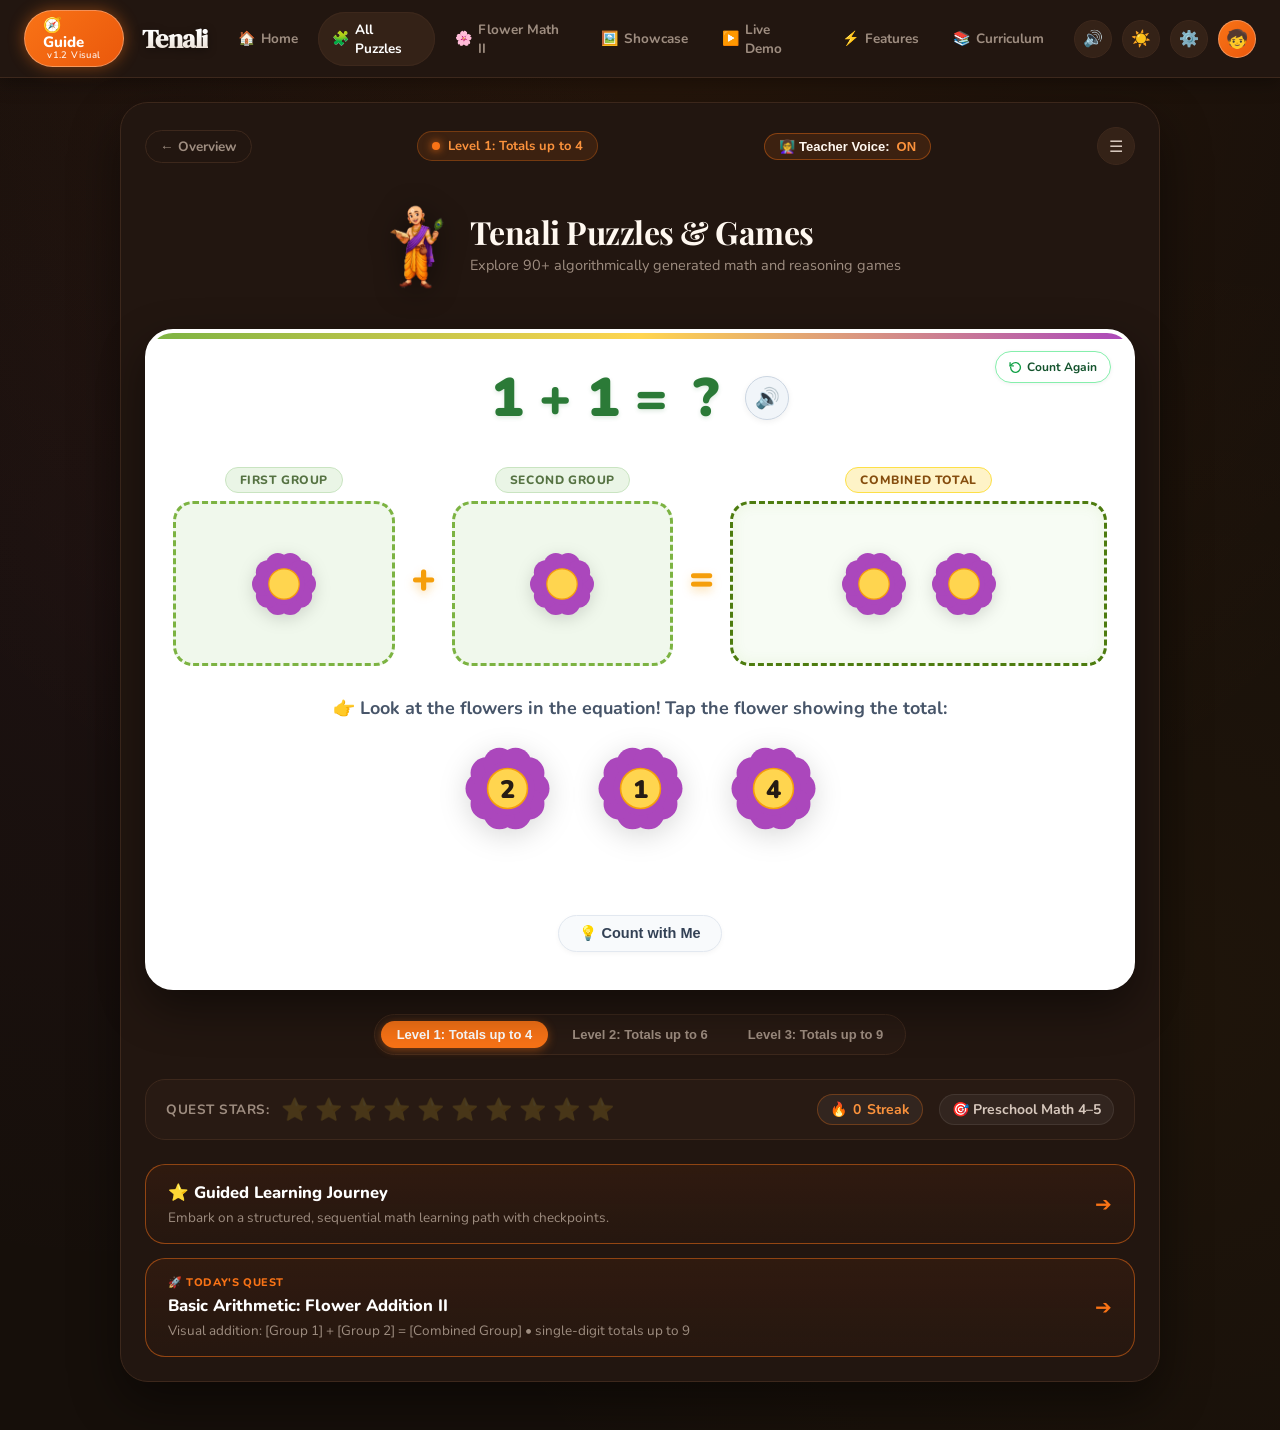
==== index.html @ a4dea20e "Refine activity layout with single top-right Count Again button and balanced, aligned group boxes" ====
<!DOCTYPE html>
<html lang="en">
<head>
  <meta charset="UTF-8">
  <meta name="viewport" content="width=device-width, initial-scale=1.0, maximum-scale=1.0, user-scalable=no">
  <title>Tenali Puzzles & Games - Flower Addition II</title>
  <meta name="description" content="Interactive visual flower addition game for preschool children aged 4-5. See addition visually: [Group 1] + [Group 2] = [Combined Group]. Follows Tenali math curriculum visual design.">

  <!-- Google Fonts: Serif for Tenali branding + Rounded Sans for child readability -->
  <link rel="preconnect" href="https://fonts.googleapis.com">
  <link rel="preconnect" href="https://fonts.gstatic.com" crossorigin>
  <link href="https://fonts.googleapis.com/css2?family=DM+Serif+Display:ital@0;1&family=Fredoka:wght@400;600;700&family=Nunito:wght@700;800;900&family=Playfair+Display:wght@700;800;900&display=swap" rel="stylesheet">

  <link rel="stylesheet" href="styles.css">
</head>
<body>

  <!-- =======================================================================
       TOP NAVIGATION BAR (Authentic Tenali Design System)
       ======================================================================= -->
  <header class="tenali-nav-header">
    <div class="nav-left-group">
      <!-- Glowing Orange Guide Badge -->
      <a href="#guide" id="guide-pill-btn" class="guide-pill-badge" title="Open Learning Guide & Tips">
        <span class="guide-title">🧭 Guide</span>
        <span class="guide-sub">v1.2 Visual</span>
      </a>

      <!-- Tenali Brand Logo -->
      <a href="#" class="tenali-brand" title="Tenali">
        <span class="tenali-logo-text">Tenali</span>
      </a>
    </div>

    <!-- Center Navigation Links -->
    <nav class="nav-center-links" aria-label="Main Navigation">
      <a href="#" class="nav-pill-item"><span class="nav-icon">🏠</span> Home</a>
      <a href="#" class="nav-pill-item active"><span class="nav-icon">🧩</span> All Puzzles</a>
      <a href="#" class="nav-pill-item"><span class="nav-icon">🌸</span> Flower Math II</a>
      <a href="#" class="nav-pill-item"><span class="nav-icon">🖼️</span> Showcase</a>
      <a href="#" class="nav-pill-item"><span class="nav-icon">▶️</span> Live Demo</a>
      <a href="#" class="nav-pill-item"><span class="nav-icon">⚡</span> Features</a>
      <a href="#" class="nav-pill-item"><span class="nav-icon">📚</span> Curriculum</a>
    </nav>

    <!-- Right Controls -->
    <div class="nav-right-controls">
      <button id="btn-sound-toggle" class="control-btn-circle" title="Toggle Sound & Voice" aria-label="Toggle Sound">
        🔊
      </button>
      <button class="control-btn-circle" title="Theme Mode" aria-label="Theme Mode">
        ☀️
      </button>
      <button class="control-btn-circle modal-close-trigger" title="Settings" aria-label="Settings">
        ⚙️
      </button>
      <div class="user-avatar-pill" title="Student Profile" aria-label="Student Profile">
        🧒
      </div>
    </div>
  </header>

  <!-- =======================================================================
       MAIN VIEWPORT & TENALI SHELL (Tenali Dark Amber & Brown Theme)
       ======================================================================= -->
  <main class="main-viewport">
    
    <div class="tenali-hub-card">
      
      <!-- Sub-header inside Card -->
      <div class="tenali-sub-header">
        <a href="#" class="pill-back-btn" title="Back to Overview">
          ← Overview
        </a>

        <div class="level-badge-indicator">
          <span class="dot"></span>
          <span id="level-badge-text">Level 1: Totals up to 4</span>
        </div>

        <!-- Visible Teacher Voice Toggle for Parents & Teachers -->
        <button id="teacher-voice-toggle-btn" class="teacher-voice-toggle-btn" title="Toggle Indian Teacher Narration" aria-label="Toggle Teacher Voice">
          👩‍🏫 Teacher Voice: <span id="teacher-voice-status">ON</span>
        </button>

        <div class="sub-header-actions">
          <button class="control-btn-circle" title="Menu" aria-label="Menu">
            ☰
          </button>
        </div>
      </div>

      <!-- Hero Mascot Banner -->
      <div class="tenali-hero-banner">
        <!-- Exact Tenali Mascot Illustration -->
        <img src="tenali_mascot.png" class="tenali-mascot-img" alt="Tenali scholar mascot" width="70" height="102">

        <div class="tenali-hero-text">
          <h1>Tenali Puzzles & Games</h1>
          <p>Explore 90+ algorithmically generated math and reasoning games</p>
        </div>
      </div>

      <!-- ===================================================================
           THE WHITE ACTIVITY CARD (Flower Addition II Design)
           Preserves exact visual distinction: pure white card, large green
           equation, dashed pale-green containers, purple & yellow flowers.
           Features visual representation:
           [Group 1] + [Group 2] = [Combined Group]
           =================================================================== -->
      <section class="flower-activity-card" aria-label="Flower Addition II Activity">
        
        <!-- Single "Count Again" Button in Top-Right Corner of Activity Area -->
        <button type="button" class="activity-count-again-btn" id="btn-count-again" title="Start counting this round again" aria-label="Count this round again">
          <svg class="recount-icon" viewBox="0 0 24 24" width="13" height="13" aria-hidden="true" fill="none" stroke="currentColor" stroke-width="2.5" stroke-linecap="round" stroke-linejoin="round">
            <path d="M3 12a9 9 0 1 0 2.6-6.4L2 9"/>
            <path d="M2 3v6h6"/>
          </svg>
          <span>Count Again</span>
        </button>

        <!-- Large Green Question Banner (e.g. 2 + 2 = ?) -->
        <div class="math-question-banner">
          <div class="math-question-text" id="math-question-display">
            <span class="math-num" id="q-num1">2</span>
            <span class="math-op">+</span>
            <span class="math-num" id="q-num2">2</span>
            <span class="math-op">=</span>
            <span class="math-target" id="q-target">?</span>
          </div>

          <button id="audio-speak-btn" class="audio-speak-btn" title="Tap speaker to hear question" aria-label="Listen to Question">
            🔊
          </button>
        </div>

        <!-- ===============================================================
             VISUAL ADDITION EQUATION:
             [Group of flowers] + [Group of flowers] = [Combined group of flowers]
             =============================================================== -->
        <div class="flower-equation-wrapper" id="flower-equation-wrapper">
          
          <!-- First Flower Group Container -->
          <div class="flower-group-container" id="container-group-1">
            <div class="group-header-tag">First Group</div>
            <div class="flower-group-box" id="flower-group-1" title="First flower group - tap any flower to start counting!">
              <!-- Injected by game.js: purple flower(s) with yellow centers -->
            </div>
          </div>

          <!-- Chunky Orange Plus Sign -->
          <div class="math-operator-symbol math-plus-symbol" aria-hidden="true">+</div>

          <!-- Second Flower Group Container -->
          <div class="flower-group-container" id="container-group-2">
            <div class="group-header-tag">Second Group</div>
            <div class="flower-group-box" id="flower-group-2" title="Second flower group - tap any flower to start counting!">
              <!-- Injected by game.js: purple flower(s) with yellow centers -->
            </div>
          </div>

          <!-- Chunky Orange Equals Sign -->
          <div class="math-operator-symbol math-equals-symbol" aria-hidden="true">=</div>

          <!-- Combined Result Group Container -->
          <div class="flower-group-container flower-result-container" id="container-group-result">
            <div class="group-header-tag result-tag">Combined Total</div>
            <div class="flower-group-box flower-combined-group-box" id="flower-group-result" title="Combined flower group - tap any flower to start counting!">
              <!-- Injected by game.js: purple flower(s) showing the combined sum -->
            </div>
          </div>

        </div>

        <!-- Answer Section with Three Flower-Shaped Buttons -->
        <!-- Numbers appear DIRECTLY inside the yellow centres, never separate! -->
        <div class="answer-stage-container">
          <div class="answer-prompt-text">
            👉 Look at the flowers in the equation! Tap the flower showing the total:
          </div>

          <div class="flower-answer-buttons" id="flower-answer-buttons">
            <!-- Injected by game.js: 3 flower buttons with yellow centres and numbers -->
          </div>
        </div>

        <!-- Interactive Cheerful Feedback & Next Question Button -->
        <div class="feedback-ribbon" id="feedback-ribbon" aria-live="polite">
          <!-- Populated when user selects an answer -->
        </div>

        <!-- Activity Helpers Toolbar -->
        <div class="activity-helpers-bar">
          <button id="btn-count-hint" class="helper-action-btn" title="Light up flowers one by one across the equation">
            💡 Count with Me
          </button>
        </div>

      </section>

      <!-- Level Difficulty Switcher -->
      <div class="level-switcher-bar">
        <button class="level-toggle-btn active" data-level="1">Level 1: Totals up to 4</button>
        <button class="level-toggle-btn" data-level="2">Level 2: Totals up to 6</button>
        <button class="level-toggle-btn" data-level="3">Level 3: Totals up to 9</button>
      </div>

      <!-- Progress Tracking Strip with Stars -->
      <div class="quest-progress-strip">
        <div class="stars-track-wrap">
          <span class="stars-track-label">Quest Stars:</span>
          <div class="stars-meter-row">
            <span class="star-slot">⭐</span>
            <span class="star-slot">⭐</span>
            <span class="star-slot">⭐</span>
            <span class="star-slot">⭐</span>
            <span class="star-slot">⭐</span>
            <span class="star-slot">⭐</span>
            <span class="star-slot">⭐</span>
            <span class="star-slot">⭐</span>
            <span class="star-slot">⭐</span>
            <span class="star-slot">⭐</span>
          </div>
        </div>

        <div class="score-stats-group">
          <span class="stat-chip streak">
            🔥 <span id="stat-streak-val">0</span> Streak
          </span>
          <span class="stat-chip">
            🎯 Preschool Math 4–5
          </span>
        </div>
      </div>

      <!-- ===================================================================
           BOTTOM CARDS (Guided Learning Journey & Today's Quest)
           =================================================================== -->
      <div class="tenali-bottom-cards-grid">
        
        <!-- Guided Learning Journey Card -->
        <a href="#journey" class="tenali-orange-card modal-close-trigger" title="Guided Learning Journey">
          <div class="orange-card-left">
            <div class="orange-card-title">
              ⭐ Guided Learning Journey
            </div>
            <div class="orange-card-desc">
              Embark on a structured, sequential math learning path with checkpoints.
            </div>
          </div>
          <div class="orange-card-arrow">➔</div>
        </a>

        <!-- Today's Quest Card -->
        <a href="#quest" class="tenali-orange-card modal-close-trigger" title="Today's Quest">
          <div class="orange-card-left">
            <div class="orange-card-tag">🚀 TODAY'S QUEST</div>
            <div class="orange-card-title">
              Basic Arithmetic: Flower Addition II
            </div>
            <div class="orange-card-desc">
              Visual addition: [Group 1] + [Group 2] = [Combined Group] &bull; single-digit totals up to 9
            </div>
          </div>
          <div class="orange-card-arrow">➔</div>
        </a>

      </div>

    </div>

  </main>

  <!-- =======================================================================
       CONFETTI CANVAS & MODALS
       ======================================================================= -->
  <canvas id="confetti-canvas"></canvas>

  <!-- Learning Guide Modal (Triggered by Orange Guide Badge) -->
  <div id="guide-modal" class="modal-backdrop" role="dialog" aria-modal="true" aria-labelledby="guide-title">
    <div class="modal-dialog">
      <div class="modal-header">
        <h2 id="guide-title" class="modal-title">🧭 Tenali Learning Guide</h2>
        <button class="modal-close-btn modal-close-trigger" aria-label="Close modal">&times;</button>
      </div>
      <div class="modal-body">
        <p><strong>Teaching Method for Ages 4–5 (Concrete to Representational Addition):</strong></p>
        <p>
          In <strong>Flower Addition II</strong>, children see arithmetic visually represented as two sets of objects combining into one unified total group:
        </p>
        
        <div class="modal-guide-tip">
          🌸 <strong>[Group 1]</strong> shows the first set of flowers.<br>
          🌸 <strong>[Group 2]</strong> shows the added set of flowers.<br>
          🌸 <strong>[Combined Group]</strong> shows both groups united into the complete sum!<br>
          🌸 <strong>Answer Buttons:</strong> Child matches the combined total with the flower-shaped number button!
        </div>

        <p>
          <strong>Tactile & Positive:</strong> Children can tap flowers anytime to hear counting sounds.
          Incorrect choices trigger gentle encouragement with zero penalties. Tap <strong>"💡 Count with Me"</strong> anytime for animated guided counting across the entire equation!
        </p>
      </div>
      <div class="modal-footer">
        <button class="next-question-btn modal-close-trigger">Got It!</button>
      </div>
    </div>
  </div>

  <!-- Quest Complete Celebration Modal -->
  <div id="quest-complete-modal" class="modal-backdrop" role="dialog" aria-modal="true">
    <div class="modal-dialog" style="text-align: center;">
      <img src="tenali_mascot.png" alt="Tenali scholar mascot" width="75" height="110" style="margin: 0 auto; display: block; filter: drop-shadow(0 4px 16px rgba(249,115,22,0.45));">
      <h2 class="modal-title" id="modal-complete-title" style="color: var(--tenali-orange-light); font-size: 28px; margin-top: 10px;">
        Level 1 Completed!
      </h2>
      <div class="modal-body">
        <p style="font-size: 17px; font-weight: 700; color: #ffffff;" id="modal-complete-stars-text">
          You earned 10 ⭐ in Level 1!
        </p>
        <p id="modal-complete-desc-text">
          Wonderful! 🌸 You can now add numbers to make 4. Ready to learn to make 6?
        </p>
      </div>
      <div class="modal-footer" style="justify-content: center;">
        <button id="btn-play-again" class="next-question-btn">
          Start Next Level
        </button>
      </div>
    </div>
  </div>

  <script src="game.js"></script>
</body>
</html>
---- styles.css ----
/* ==========================================================================
   TENALI FLOWER ADDITION II - Visual Design System & Activity Styles
   Exact Tenali Brand Identity & Visual Addition Equation System
   ========================================================================== */

/* --- CSS Variables & Theme Tokens --- */
:root {
  /* Tenali Dark Shell Palette */
  --bg-tenali-dark: #160f0a;
  --bg-tenali-surface: #221610;
  --bg-tenali-card: #281a13;
  --bg-tenali-card-border: #3d281c;
  --bg-tenali-pill: #342217;
  --bg-tenali-pill-hover: #452d1f;
  
  /* Orange Accents & Highlights */
  --tenali-orange: #f97316;
  --tenali-orange-glow: rgba(249, 115, 22, 0.45);
  --tenali-orange-dark: #ea580c;
  --tenali-orange-light: #fb923c;
  --tenali-gold: #f59e0b;
  --tenali-gold-soft: #fef3c7;
  
  /* Typography Colors */
  --text-tenali-heading: #fff8f0;
  --text-tenali-body: #d6c7bc;
  --text-tenali-muted: #9e8d80;
  
  /* Activity Design Palette */
  --activity-card-bg: #ffffff;
  --activity-green-text: #2b7a37;
  --activity-green-container-bg: #f0f8ec;
  --activity-green-container-border: #7cb342;
  --activity-green-container-border-dash: #689f38;
  
  /* Flower Colors (Exact Activity I Purple Blossom) */
  --flower-purple-petal: #ab47bc;
  --flower-purple-petal-dark: #8e24aa;
  --flower-purple-petal-light: #ba68c8;
  --flower-yellow-center: #ffd54f;
  --flower-yellow-center-border: #f59e0b;
  --flower-number-color: #261c14;
  
  /* Feedback Colors */
  --feedback-success: #16a34a;
  --feedback-success-bg: #dcfce7;
  --feedback-gentle-try: #f59e0b;
  --feedback-gentle-bg: #fef9c3;
  
  /* Typography */
  --font-serif: 'Playfair Display', Georgia, 'Times New Roman', serif;
  --font-sans: 'Nunito', 'Fredoka', 'Quicksand', -apple-system, BlinkMacSystemFont, 'Segoe UI', Roboto, sans-serif;
  
  /* Layout */
  --max-content-width: 1040px;
  --radius-lg: 28px;
  --radius-md: 20px;
  --radius-sm: 14px;
}

/* Global Reset & Base */
*, *::before, *::after {
  box-sizing: border-box;
  margin: 0;
  padding: 0;
  -webkit-tap-highlight-color: transparent;
}

body {
  background-color: var(--bg-tenali-dark);
  background-image: 
    radial-gradient(circle at 50% 0%, rgba(249, 115, 22, 0.08) 0%, transparent 60%),
    radial-gradient(circle at 10% 40%, rgba(171, 71, 188, 0.04) 0%, transparent 50%),
    radial-gradient(circle at 90% 70%, rgba(245, 158, 11, 0.04) 0%, transparent 50%);
  color: var(--text-tenali-body);
  font-family: var(--font-sans);
  min-height: 100vh;
  display: flex;
  flex-direction: column;
  overflow-x: hidden;
  user-select: none;
}

/* ==========================================================================
   TOP NAVIGATION BAR (Exact Tenali Visual Identity)
   ========================================================================== */
.tenali-nav-header {
  background-color: var(--bg-tenali-surface);
  border-bottom: 1px solid var(--bg-tenali-card-border);
  padding: 10px 24px;
  display: flex;
  align-items: center;
  justify-content: space-between;
  gap: 16px;
  position: sticky;
  top: 0;
  z-index: 100;
  box-shadow: 0 4px 18px rgba(0, 0, 0, 0.35);
}

.nav-left-group {
  display: flex;
  align-items: center;
  gap: 18px;
}

/* Guide Button with glowing orange pill */
.guide-pill-badge {
  display: inline-flex;
  flex-direction: column;
  align-items: center;
  justify-content: center;
  background: linear-gradient(135deg, #f97316 0%, #ea580c 100%);
  color: #ffffff;
  padding: 6px 18px;
  border-radius: 9999px;
  font-weight: 700;
  font-size: 14px;
  text-decoration: none;
  border: 1px solid rgba(255, 255, 255, 0.3);
  box-shadow: 0 0 16px var(--tenali-orange-glow);
  cursor: pointer;
  transition: all 0.2s ease;
  line-height: 1.1;
}

.guide-pill-badge:hover {
  transform: translateY(-1px) scale(1.02);
  box-shadow: 0 0 22px rgba(249, 115, 22, 0.65);
}

.guide-pill-badge .guide-title {
  display: flex;
  align-items: center;
  gap: 5px;
  font-size: 15px;
  font-weight: 800;
}

.guide-pill-badge .guide-sub {
  font-size: 9.5px;
  opacity: 0.9;
  letter-spacing: 0.4px;
  font-weight: 600;
}

/* Tenali Logo Branding */
.tenali-brand {
  display: flex;
  align-items: center;
  text-decoration: none;
}

.tenali-logo-text {
  font-family: 'DM Serif Display', var(--font-serif);
  font-size: 26px;
  font-weight: 700;
  letter-spacing: -0.5px;
  background: linear-gradient(180deg, #ffffff 30%, #e2d3c5 100%);
  -webkit-background-clip: text;
  -webkit-text-fill-color: transparent;
  filter: drop-shadow(0 2px 4px rgba(0,0,0,0.4));
}

/* Center Navigation Links */
.nav-center-links {
  display: flex;
  align-items: center;
  gap: 6px;
}

.nav-pill-item {
  color: var(--text-tenali-muted);
  text-decoration: none;
  padding: 8px 14px;
  border-radius: 9999px;
  font-size: 13.5px;
  font-weight: 700;
  display: inline-flex;
  align-items: center;
  gap: 6px;
  transition: all 0.2s ease;
}

.nav-pill-item:hover {
  color: var(--text-tenali-heading);
  background-color: var(--bg-tenali-pill);
}

.nav-pill-item.active {
  color: #ffffff;
  background-color: var(--bg-tenali-pill);
  box-shadow: inset 0 0 0 1px var(--bg-tenali-card-border);
}

.nav-icon {
  font-size: 14px;
}

/* Right Navigation Controls */
.nav-right-controls {
  display: flex;
  align-items: center;
  gap: 10px;
}

.control-btn-circle {
  width: 38px;
  height: 38px;
  border-radius: 50%;
  background-color: var(--bg-tenali-pill);
  border: 1px solid var(--bg-tenali-card-border);
  color: var(--text-tenali-body);
  display: inline-flex;
  align-items: center;
  justify-content: center;
  font-size: 16px;
  cursor: pointer;
  transition: all 0.2s ease;
}

.control-btn-circle:hover {
  background-color: var(--bg-tenali-pill-hover);
  color: #ffffff;
  border-color: var(--tenali-orange);
  transform: translateY(-1px);
}

.user-avatar-pill {
  width: 38px;
  height: 38px;
  border-radius: 50%;
  background: linear-gradient(135deg, #f97316 0%, #ea580c 100%);
  display: inline-flex;
  align-items: center;
  justify-content: center;
  font-size: 18px;
  border: 1px solid rgba(255, 255, 255, 0.3);
  cursor: pointer;
}

/* ==========================================================================
   MAIN VIEWPORT & HUB CONTAINER
   ========================================================================== */
.main-viewport {
  flex: 1;
  display: flex;
  justify-content: center;
  padding: 24px 16px 48px 16px;
}

.tenali-hub-card {
  width: 100%;
  max-width: var(--max-content-width);
  background-color: var(--bg-tenali-surface);
  border: 1px solid var(--bg-tenali-card-border);
  border-radius: var(--radius-lg);
  padding: 24px;
  display: flex;
  flex-direction: column;
  gap: 24px;
  box-shadow: 0 20px 50px rgba(0, 0, 0, 0.45);
}

/* Sub-header inside Card */
.tenali-sub-header {
  display: flex;
  align-items: center;
  justify-content: space-between;
  gap: 12px;
  flex-wrap: wrap;
}

.pill-back-btn {
  color: var(--text-tenali-muted);
  text-decoration: none;
  font-size: 13.5px;
  font-weight: 700;
  padding: 6px 14px;
  border-radius: 9999px;
  background: transparent;
  border: 1px solid var(--bg-tenali-card-border);
  transition: all 0.2s ease;
}

.pill-back-btn:hover {
  background: var(--bg-tenali-pill);
  border-color: var(--tenali-orange);
}

.level-badge-indicator {
  display: inline-flex;
  align-items: center;
  gap: 8px;
  background: rgba(249, 115, 22, 0.12);
  border: 1px solid rgba(249, 115, 22, 0.3);
  padding: 5px 14px;
  border-radius: 9999px;
  font-size: 13px;
  font-weight: 700;
  color: var(--tenali-orange-light);
}

.level-badge-indicator .dot {
  width: 8px;
  height: 8px;
  border-radius: 50%;
  background-color: var(--tenali-orange);
  box-shadow: 0 0 8px var(--tenali-orange);
}

/* Visible Teacher Voice Toggle Pill */
.teacher-voice-toggle-btn {
  display: inline-flex;
  align-items: center;
  gap: 7px;
  background: rgba(249, 115, 22, 0.12);
  border: 1px solid rgba(249, 115, 22, 0.4);
  color: var(--text-tenali-heading);
  padding: 5px 14px;
  border-radius: 9999px;
  font-size: 13px;
  font-weight: 700;
  cursor: pointer;
  transition: all 0.2s ease;
  user-select: none;
}

.teacher-voice-toggle-btn:hover {
  background: rgba(249, 115, 22, 0.22);
  border-color: var(--tenali-orange);
  transform: translateY(-1px);
}

.teacher-voice-toggle-btn.muted {
  background: rgba(255, 255, 255, 0.05);
  border-color: rgba(255, 255, 255, 0.15);
  color: var(--text-tenali-muted);
}

.teacher-voice-toggle-btn #teacher-voice-status {
  color: var(--tenali-orange-light);
  font-weight: 800;
}

.teacher-voice-toggle-btn.muted #teacher-voice-status {
  color: var(--text-tenali-muted);
}

.sub-header-actions {
  display: flex;
  align-items: center;
  gap: 8px;
}

/* Tenali Mascot & Title Row */
.tenali-hero-banner {
  display: flex;
  align-items: center;
  justify-content: center;
  gap: 20px;
  text-align: left;
  padding: 4px 0 10px 0;
}

.tenali-mascot-img {
  width: 70px;
  height: 102px;
  object-fit: contain;
  flex-shrink: 0;
  filter: drop-shadow(0 4px 14px rgba(0, 0, 0, 0.45));
  animation: mascot-float 3s ease-in-out infinite alternate;
}

@keyframes mascot-float {
  0% { transform: translateY(0px) rotate(0deg); }
  100% { transform: translateY(-5px) rotate(1.5deg); }
}

.tenali-hero-text h1 {
  font-family: var(--font-serif);
  font-size: 32px;
  font-weight: 700;
  color: var(--text-tenali-heading);
  letter-spacing: -0.5px;
  line-height: 1.15;
}

.tenali-hero-text p {
  color: var(--text-tenali-muted);
  font-size: 14.5px;
  margin-top: 4px;
}

/* ==========================================================================
   THE WHITE ACTIVITY CARD (Tenali Flower Addition II Visual System)
   Pure white card, large green question, dashed pale-green containers,
   purple flower petals with yellow centers.
   ========================================================================== */
.flower-activity-card {
  background-color: var(--activity-card-bg);
  border-radius: var(--radius-lg);
  padding: 28px 24px 34px 24px;
  box-shadow: 0 18px 45px rgba(0, 0, 0, 0.45);
  display: flex;
  flex-direction: column;
  align-items: center;
  position: relative;
  overflow: hidden;
  border: 4px solid #ffffff;
}

/* Subtle corner decoration inside activity card */
.flower-activity-card::before {
  content: "";
  position: absolute;
  top: 0;
  left: 0;
  right: 0;
  height: 6px;
  background: linear-gradient(90deg, #7cb342 0%, #ffd54f 50%, #ab47bc 100%);
}

/* Question Header in Large Green Text */
.math-question-banner {
  display: flex;
  align-items: center;
  justify-content: center;
  gap: 14px;
  margin-bottom: 22px;
  position: relative;
}

.math-question-text {
  font-family: var(--font-sans);
  font-size: 54px;
  font-weight: 900;
  color: var(--activity-green-text);
  letter-spacing: 2px;
  text-shadow: 0 2px 4px rgba(43, 122, 55, 0.15);
  display: flex;
  align-items: center;
  gap: 14px;
}

.math-question-text .math-num {
  display: inline-block;
  min-width: 32px;
  text-align: center;
}

.math-question-text .math-op {
  color: var(--activity-green-text);
}

.math-question-text .math-target {
  display: inline-flex;
  align-items: center;
  justify-content: center;
  min-width: 48px;
  padding: 0 10px;
  border-radius: 12px;
  transition: all 0.3s cubic-bezier(0.34, 1.56, 0.64, 1);
}

.math-question-text .math-target.solved {
  color: #15803d;
  background-color: #dcfce7;
  transform: scale(1.15);
  box-shadow: 0 4px 14px rgba(22, 163, 74, 0.25);
}

/* Audio Question Speaker Button */
.audio-speak-btn {
  background: #f1f5f9;
  border: 1px solid #cbd5e1;
  border-radius: 50%;
  width: 44px;
  height: 44px;
  display: inline-flex;
  align-items: center;
  justify-content: center;
  font-size: 20px;
  cursor: pointer;
  color: #334155;
  transition: all 0.2s ease;
  box-shadow: 0 2px 6px rgba(0,0,0,0.06);
}

.audio-speak-btn:hover {
  background: #e2e8f0;
  transform: scale(1.08);
}

.audio-speak-btn.speaking {
  animation: pulse-ring 1s infinite;
  background: #fed7aa;
  border-color: #f97316;
  color: #c2410c;
}

@keyframes pulse-ring {
  0% { transform: scale(1); }
  50% { transform: scale(1.12); }
  100% { transform: scale(1); }
}

/* ==========================================================================
   VISUAL ADDITION EQUATION & LAYOUT:
   [Group of flowers] + [Group of flowers] = [Combined group of flowers]
   Balanced proportions, aligned heights, and single top-right Count Again button
   ========================================================================== */

/* Single "Count Again" Button in Top-Right Corner of Activity Area */
.activity-count-again-btn {
  position: absolute;
  top: 18px;
  right: 20px;
  z-index: 10;
  font-family: var(--font-sans);
  font-size: 12px;
  font-weight: 700;
  color: #14532d; /* dark-green text */
  background-color: #ffffff; /* white pill-shaped background */
  border: 1.5px solid #86efac; /* thin light-green border */
  border-radius: 9999px; /* pill shape */
  padding: 5.5px 13px;
  min-height: 32px;
  cursor: pointer;
  display: inline-flex;
  align-items: center;
  justify-content: center;
  gap: 5.5px;
  transition: all 0.2s cubic-bezier(0.34, 1.56, 0.64, 1);
  line-height: 1.3;
  user-select: none;
  white-space: nowrap;
  box-shadow: 0 1px 4px rgba(0, 0, 0, 0.06);
}

.activity-count-again-btn .recount-icon {
  width: 13px;
  height: 13px;
  flex-shrink: 0;
  color: #16a34a; /* green reset icon */
  stroke: #16a34a;
  transition: transform 0.35s cubic-bezier(0.34, 1.56, 0.64, 1);
}

.activity-count-again-btn:hover {
  background-color: #f0fdf4;
  border-color: #4ade80;
  color: #0f391e;
  transform: translateY(-1px) scale(1.03);
  box-shadow: 0 3px 8px rgba(22, 101, 52, 0.14);
}

.activity-count-again-btn:hover .recount-icon {
  transform: rotate(-60deg);
  stroke: #15803d;
}

.activity-count-again-btn:active {
  transform: translateY(0) scale(0.97);
  background-color: #dcfce7;
}

/* Horizontal Equation Wrapper: Perfectly aligns all 3 boxes */
.flower-equation-wrapper {
  display: flex;
  align-items: stretch; /* All containers stretch to exact same height */
  justify-content: center;
  gap: 16px;
  width: 100%;
  max-width: 960px;
  margin: 10px 0 24px 0;
}

/* First & Second Group Containers: balanced, proportional width */
.flower-group-container {
  display: flex;
  flex-direction: column;
  align-items: center;
  gap: 8px;
  flex: 1 1 0;
  min-width: 140px;
}

/* Combined Total Container: wider proportion for up to 9 flowers in Level 3 */
.flower-group-container.flower-result-container {
  flex: 1.7 1 0;
  min-width: 230px;
}

/* Centered group header badges */
.group-header-tag {
  font-size: 12px;
  font-weight: 800;
  text-transform: uppercase;
  letter-spacing: 0.6px;
  color: #557242;
  background: #eaf5e6;
  padding: 4px 14px;
  border-radius: 9999px;
  border: 1px solid #c9e4c1;
  white-space: nowrap;
  user-select: none;
}

.group-header-tag.result-tag {
  color: #854d0e;
  background: #fef3c7;
  border-color: #fde047;
}

/* Pale-green containers with dashed border */
.flower-group-box {
  background-color: var(--activity-green-container-bg);
  border: 3px dashed var(--activity-green-container-border);
  border-radius: var(--radius-md);
  padding: 14px 12px;
  min-height: 165px;
  width: 100%;
  flex: 1; /* Stretch to fill container height so all 3 boxes have identical height & aligned edges */
  display: flex;
  flex-wrap: wrap;
  align-items: center;
  justify-content: center;
  align-content: center; /* Vertically centers flower rows inside the box */
  gap: 10px;
  transition: all 0.25s ease;
  position: relative;
  box-sizing: border-box;
}

.flower-group-box:hover {
  background-color: #e8f5e3;
  border-color: var(--activity-green-container-border-dash);
}

/* Result Group Box styling (Distinctive Combined styling) */
.flower-combined-group-box {
  background-color: #f7fcf4;
  border: 3.5px dashed #4d7c0f;
  box-shadow: inset 0 0 14px rgba(101, 163, 13, 0.08);
}

.flower-combined-group-box:hover {
  background-color: #eef8ea;
  border-color: #3f6212;
}

/* Active counting box highlight - child is currently counting here */
.flower-group-box.counting-active {
  border-color: #f59e0b;
  background-color: #fffdf5;
  box-shadow: 0 0 18px rgba(245, 158, 11, 0.28);
}

/* Completed counting box state */
.flower-group-box.box-completed {
  border-color: #22c55e;
  background-color: #f6fdf7;
}

/* Gentle wobble / attention animation when child taps another box mid-sequence */
.flower-group-box.box-attention {
  animation: box-attention-shake 0.45s ease-in-out;
  border-color: #f97316 !important;
  box-shadow: 0 0 22px rgba(249, 115, 22, 0.45) !important;
}

@keyframes box-attention-shake {
  0%, 100% { transform: translateX(0); }
  20%, 60% { transform: translateX(-4px); }
  40%, 80% { transform: translateX(4px); }
}

/* Chunky orange plus & equals signs - vertically centered with dashed flower boxes */
.math-operator-symbol {
  font-family: var(--font-sans);
  font-size: 42px;
  font-weight: 900;
  color: #f59e0b;
  text-shadow: 0 4px 10px rgba(245, 158, 11, 0.35);
  flex-shrink: 0;
  user-select: none;
  animation: float-operator 2.5s ease-in-out infinite alternate;
  transition: transform 0.25s ease, color 0.25s ease;
  align-self: center;
  margin-top: 24px; /* Centers operator with the flower boxes (compensating for header tag) */
}
  font-family: var(--font-sans);
  font-size: 44px;
  font-weight: 900;
  color: #f59e0b;
  text-shadow: 0 4px 10px rgba(245, 158, 11, 0.35);
  flex-shrink: 0;
  user-select: none;
  animation: float-operator 2.5s ease-in-out infinite alternate;
  transition: transform 0.25s ease, color 0.25s ease;
}

.math-operator-symbol.highlighted {
  color: #ea580c;
  transform: scale(1.35);
  text-shadow: 0 0 18px rgba(249, 115, 22, 0.9);
  z-index: 5;
}

.math-equals-symbol {
  animation-delay: 0.3s;
}

@keyframes float-operator {
  0% { transform: scale(1) translateY(0); }
  100% { transform: scale(1.08) translateY(-3px); }
}

/* ==========================================================================
   FLOWER COMPONENT (Purple Petals, Yellow Center, Number Inside)
   Scalloped petals, vibrant yellow disc, number inside yellow center
   ========================================================================== */
.flower-token {
  display: inline-flex;
  align-items: center;
  justify-content: center;
  width: 72px;
  height: 72px;
  cursor: pointer;
  position: relative;
  transition: transform 0.2s cubic-bezier(0.34, 1.56, 0.64, 1), filter 0.2s ease;
  filter: drop-shadow(0 4px 8px rgba(0, 0, 0, 0.14));
}

.flower-token.size-lg {
  width: 80px;
  height: 80px;
}

.flower-token.size-sm {
  width: 58px;
  height: 58px;
}

.flower-token:hover {
  transform: scale(1.1) rotate(3deg);
  filter: drop-shadow(0 6px 12px rgba(171, 71, 188, 0.35));
}

.flower-token:active {
  transform: scale(0.94);
}

/* Flower Tapped / Blossom Bounce Animation */
.flower-token.tapped {
  animation: flower-bounce 0.45s cubic-bezier(0.34, 1.56, 0.64, 1);
}

@keyframes flower-bounce {
  0% { transform: scale(1); }
  40% { transform: scale(1.24) rotate(-6deg); }
  75% { transform: scale(0.95) rotate(3deg); }
  100% { transform: scale(1) rotate(0deg); }
}

/* Flower Highlighted during counting hint */
.flower-token.highlighted {
  filter: drop-shadow(0 0 16px rgba(245, 158, 11, 0.85)) drop-shadow(0 4px 10px rgba(0,0,0,0.2));
  transform: scale(1.22);
  z-index: 5;
}

.flower-token.highlighted .flower-center-circle {
  fill: #fff176 !important;
  stroke: #f97316 !important;
  stroke-width: 2.5 !important;
}

/* SVG internals */
.flower-svg {
  width: 100%;
  height: 100%;
  display: block;
}

.flower-petal-lobe {
  fill: var(--flower-purple-petal);
  transition: fill 0.2s ease;
}

.flower-center-circle {
  fill: var(--flower-yellow-center);
  stroke: var(--flower-yellow-center-border);
  stroke-width: 1.5;
  transition: all 0.2s ease;
}

.flower-digit-text {
  font-family: var(--font-sans);
  font-size: 24px;
  font-weight: 900;
  fill: var(--flower-number-color);
  user-select: none;
  pointer-events: none;
  transform-origin: 50px 50px;
  transition: transform 0.25s cubic-bezier(0.34, 1.56, 0.64, 1), opacity 0.2s ease;
}

/* Hidden state before child taps the flower */
.flower-digit-text.hidden-digit {
  opacity: 0;
  transform: scale(0);
}

/* Revealed state with joyful pop-in animation when child taps */
.flower-digit-text.revealed {
  opacity: 1;
  transform: scale(1);
  animation: digit-pop-in 0.38s cubic-bezier(0.34, 1.56, 0.64, 1);
}

@keyframes digit-pop-in {
  0% { transform: scale(0); opacity: 0; }
  65% { transform: scale(1.4); opacity: 1; }
  100% { transform: scale(1); opacity: 1; }
}

/* Gentle pulse on uncounted flowers to invite child to tap */
.flower-token.uncounted .flower-center-circle {
  animation: center-pulse 2.2s ease-in-out infinite;
}

@keyframes center-pulse {
  0%, 100% { stroke-width: 1.5; stroke: #f59e0b; }
  50% { stroke-width: 2.4; stroke: #ea580c; }
}

.flower-token.counted .flower-center-circle {
  stroke-width: 2.2;
  stroke: #16a34a;
}

/* ==========================================================================
   ANSWER SECTION & THREE FLOWER-SHAPED ANSWER BUTTONS
   Numbers directly inside the flowers' yellow centres!
   ========================================================================== */
.answer-stage-container {
  display: flex;
  flex-direction: column;
  align-items: center;
  gap: 16px;
  width: 100%;
  margin-top: 6px;
}

.answer-prompt-text {
  font-size: 18px;
  font-weight: 700;
  color: #475569;
  text-align: center;
}

.flower-answer-buttons {
  display: flex;
  align-items: center;
  justify-content: center;
  gap: 28px;
  width: 100%;
  flex-wrap: wrap;
}

/* The three flower-shaped answer buttons */
.flower-btn {
  background: transparent;
  border: none;
  padding: 0;
  margin: 0;
  cursor: pointer;
  outline: none;
  position: relative;
  width: 105px;
  height: 105px;
  display: inline-flex;
  align-items: center;
  justify-content: center;
  transition: transform 0.25s cubic-bezier(0.34, 1.56, 0.64, 1), filter 0.25s ease;
  filter: drop-shadow(0 6px 14px rgba(0, 0, 0, 0.15));
  border-radius: 50%;
}

.flower-btn:hover {
  transform: scale(1.12) translateY(-4px);
  filter: drop-shadow(0 10px 20px rgba(171, 71, 188, 0.35));
}

.flower-btn:focus-visible {
  outline: 3px solid var(--tenali-orange);
  outline-offset: 4px;
}

.flower-btn:active {
  transform: scale(0.96) translateY(2px);
}

/* Correct Flower Selection */
.flower-btn.correct {
  animation: answer-celebrate 0.7s cubic-bezier(0.34, 1.56, 0.64, 1) forwards;
  filter: drop-shadow(0 0 24px rgba(34, 197, 94, 0.75));
}

@keyframes answer-celebrate {
  0% { transform: scale(1); }
  50% { transform: scale(1.25) rotate(8deg); }
  75% { transform: scale(1.15) rotate(-6deg); }
  100% { transform: scale(1.18) rotate(0deg); }
}

/* Incorrect Flower Selection (Gentle Wobble, No penalty) */
.flower-btn.incorrect {
  animation: gentle-wobble 0.5s ease-in-out;
  filter: drop-shadow(0 0 14px rgba(245, 158, 11, 0.6));
}

@keyframes gentle-wobble {
  0%, 100% { transform: translateX(0); }
  20%, 60% { transform: translateX(-8px) rotate(-4deg); }
  40%, 80% { transform: translateX(8px) rotate(4deg); }
}

/* ==========================================================================
   INTERACTIVE FEEDBACK BANNER & NEXT BUTTON
   ========================================================================== */
.feedback-ribbon {
  min-height: 48px;
  display: flex;
  align-items: center;
  justify-content: center;
  gap: 12px;
  width: 100%;
  margin-top: 10px;
  transition: all 0.3s ease;
}

.feedback-msg {
  font-size: 19px;
  font-weight: 800;
  display: inline-flex;
  align-items: center;
  gap: 8px;
  padding: 8px 22px;
  border-radius: 9999px;
  animation: slide-fade-in 0.3s ease-out;
}

.feedback-msg.success {
  background-color: var(--feedback-success-bg);
  color: var(--feedback-success);
  border: 1px solid #86efac;
}

.feedback-msg.try-again {
  background-color: var(--feedback-gentle-bg);
  color: #b45309;
  border: 1px solid #fde047;
}

@keyframes slide-fade-in {
  from { opacity: 0; transform: translateY(6px); }
  to { opacity: 1; transform: translateY(0); }
}

/* Cheerful Next Button */
.next-question-btn {
  background: linear-gradient(135deg, #f97316 0%, #ea580c 100%);
  color: #ffffff;
  border: none;
  border-radius: 9999px;
  padding: 12px 32px;
  font-size: 18px;
  font-weight: 800;
  cursor: pointer;
  display: inline-flex;
  align-items: center;
  gap: 10px;
  box-shadow: 0 8px 20px var(--tenali-orange-glow);
  transition: all 0.2s cubic-bezier(0.34, 1.56, 0.64, 1);
  animation: pop-appear 0.4s cubic-bezier(0.34, 1.56, 0.64, 1);
}

.next-question-btn:hover {
  transform: translateY(-2px) scale(1.05);
  box-shadow: 0 12px 28px rgba(249, 115, 22, 0.6);
}

.next-question-btn:active {
  transform: scale(0.98);
}

@keyframes pop-appear {
  0% { transform: scale(0.7); opacity: 0; }
  100% { transform: scale(1); opacity: 1; }
}

/* ==========================================================================
   ACTIVITY HELPER TOOLBAR (Count with me, Hint, Sound)
   ========================================================================== */
.activity-helpers-bar {
  display: flex;
  align-items: center;
  justify-content: center;
  gap: 14px;
  width: 100%;
  margin-top: 16px;
  flex-wrap: wrap;
}

.helper-action-btn {
  background: #f8fafc;
  border: 1.5px solid #e2e8f0;
  color: #334155;
  border-radius: 9999px;
  padding: 9px 20px;
  font-size: 14.5px;
  font-weight: 700;
  cursor: pointer;
  display: inline-flex;
  align-items: center;
  gap: 8px;
  transition: all 0.2s ease;
  box-shadow: 0 2px 5px rgba(0,0,0,0.04);
}

.helper-action-btn:hover {
  background: #edf2f7;
  border-color: #cbd5e1;
  color: #0f172a;
  transform: translateY(-1px);
}

.helper-action-btn.hint-pulse {
  animation: glow-hint 1.8s infinite;
  border-color: #f59e0b;
  background-color: #fffbeb;
  color: #b45309;
}

@keyframes glow-hint {
  0% { box-shadow: 0 0 0 0 rgba(245, 158, 11, 0.4); }
  70% { box-shadow: 0 0 0 10px rgba(245, 158, 11, 0); }
  100% { box-shadow: 0 0 0 0 rgba(245, 158, 11, 0); }
}

/* ==========================================================================
   PROGRESS TRACKER & STAR METER
   ========================================================================== */
.quest-progress-strip {
  display: flex;
  align-items: center;
  justify-content: space-between;
  background: var(--bg-tenali-card);
  border: 1px solid var(--bg-tenali-card-border);
  border-radius: var(--radius-md);
  padding: 14px 20px;
  gap: 16px;
  flex-wrap: wrap;
}

.stars-track-wrap {
  display: flex;
  align-items: center;
  gap: 12px;
}

.stars-track-label {
  font-size: 13.5px;
  font-weight: 700;
  color: var(--text-tenali-muted);
  text-transform: uppercase;
  letter-spacing: 0.5px;
}

.stars-meter-row {
  display: flex;
  align-items: center;
  gap: 7px;
  flex-wrap: wrap;
}

.star-slot {
  font-size: 22px;
  color: rgba(255, 255, 255, 0.15);
  transition: all 0.3s cubic-bezier(0.34, 1.56, 0.64, 1);
  display: inline-block;
}

.star-slot.earned {
  color: #facc15;
  text-shadow: 0 0 12px rgba(250, 204, 21, 0.6);
  animation: star-pop 0.5s cubic-bezier(0.34, 1.56, 0.64, 1);
}

@keyframes star-pop {
  0% { transform: scale(0.3) rotate(-30deg); }
  70% { transform: scale(1.4) rotate(15deg); }
  100% { transform: scale(1) rotate(0deg); }
}

.score-stats-group {
  display: flex;
  align-items: center;
  gap: 16px;
  font-size: 14px;
  font-weight: 700;
}

.stat-chip {
  display: inline-flex;
  align-items: center;
  gap: 6px;
  background: rgba(255, 255, 255, 0.05);
  padding: 5px 12px;
  border-radius: 9999px;
  border: 1px solid rgba(255, 255, 255, 0.08);
}

.stat-chip.streak {
  color: var(--tenali-orange-light);
  border-color: rgba(249, 115, 22, 0.3);
}

/* ==========================================================================
   CARDS (Guided Learning Journey & Today's Quest)
   ========================================================================== */
.tenali-bottom-cards-grid {
  display: flex;
  flex-direction: column;
  gap: 14px;
}

.tenali-orange-card {
  background: linear-gradient(180deg, rgba(234, 88, 12, 0.07) 0%, rgba(234, 88, 12, 0.02) 100%);
  border: 1.5px solid rgba(249, 115, 22, 0.5);
  border-radius: var(--radius-md);
  padding: 16px 22px;
  display: flex;
  align-items: center;
  justify-content: space-between;
  cursor: pointer;
  transition: all 0.2s ease;
  text-decoration: none;
}

.tenali-orange-card:hover {
  border-color: var(--tenali-orange);
  background: linear-gradient(180deg, rgba(234, 88, 12, 0.12) 0%, rgba(234, 88, 12, 0.04) 100%);
  transform: translateY(-2px);
  box-shadow: 0 8px 24px rgba(249, 115, 22, 0.15);
}

.orange-card-left {
  display: flex;
  flex-direction: column;
  gap: 4px;
}

.orange-card-title {
  font-size: 16.5px;
  font-weight: 800;
  color: #ffffff;
  display: flex;
  align-items: center;
  gap: 8px;
}

.orange-card-tag {
  font-size: 11px;
  font-weight: 800;
  color: var(--tenali-orange);
  text-transform: uppercase;
  letter-spacing: 0.6px;
}

.orange-card-desc {
  font-size: 13.5px;
  color: var(--text-tenali-muted);
}

.orange-card-arrow {
  font-size: 20px;
  color: var(--tenali-orange);
  transition: transform 0.2s ease;
}

.tenali-orange-card:hover .orange-card-arrow {
  transform: translateX(4px);
}

/* ==========================================================================
   LEVEL SWITCHER / DIFFICULTY BAR
   ========================================================================== */
.level-switcher-bar {
  display: flex;
  align-items: center;
  justify-content: center;
  gap: 8px;
  background: var(--bg-tenali-card);
  border: 1px solid var(--bg-tenali-card-border);
  border-radius: 9999px;
  padding: 6px;
  width: fit-content;
  margin: 0 auto;
}

.level-toggle-btn {
  background: transparent;
  border: none;
  color: var(--text-tenali-muted);
  padding: 6px 16px;
  border-radius: 9999px;
  font-size: 13px;
  font-weight: 700;
  cursor: pointer;
  transition: all 0.2s ease;
}

.level-toggle-btn:hover {
  color: #ffffff;
}

.level-toggle-btn.active {
  background: var(--tenali-orange);
  color: #ffffff;
  box-shadow: 0 2px 10px var(--tenali-orange-glow);
}

/* ==========================================================================
   CONFETTI CANVAS & CELEBRATION MODAL
   ========================================================================== */
#confetti-canvas {
  position: fixed;
  top: 0;
  left: 0;
  width: 100vw;
  height: 100vh;
  pointer-events: none;
  z-index: 999;
}

/* Modal Overlay */
.modal-backdrop {
  position: fixed;
  top: 0;
  left: 0;
  width: 100vw;
  height: 100vh;
  background: rgba(10, 6, 4, 0.85);
  backdrop-filter: blur(5px);
  display: flex;
  align-items: center;
  justify-content: center;
  padding: 20px;
  z-index: 1000;
  opacity: 0;
  pointer-events: none;
  transition: opacity 0.3s ease;
}

.modal-backdrop.active {
  opacity: 1;
  pointer-events: auto;
}

.modal-dialog {
  background: var(--bg-tenali-surface);
  border: 1.5px solid var(--tenali-orange);
  border-radius: var(--radius-lg);
  max-width: 540px;
  width: 100%;
  padding: 30px;
  color: var(--text-tenali-body);
  box-shadow: 0 24px 60px rgba(0, 0, 0, 0.7);
  transform: scale(0.9);
  transition: transform 0.3s cubic-bezier(0.34, 1.56, 0.64, 1);
  display: flex;
  flex-direction: column;
  gap: 20px;
}

.modal-backdrop.active .modal-dialog {
  transform: scale(1);
}

.modal-header {
  display: flex;
  align-items: center;
  justify-content: space-between;
}

.modal-title {
  font-family: var(--font-serif);
  font-size: 24px;
  font-weight: 700;
  color: var(--text-tenali-heading);
}

.modal-close-btn {
  background: transparent;
  border: none;
  color: var(--text-tenali-muted);
  font-size: 24px;
  cursor: pointer;
  line-height: 1;
}

.modal-close-btn:hover {
  color: #ffffff;
}

.modal-body {
  font-size: 15px;
  line-height: 1.6;
  display: flex;
  flex-direction: column;
  gap: 14px;
}

.modal-body p {
  color: var(--text-tenali-body);
}

.modal-guide-tip {
  background: rgba(249, 115, 22, 0.08);
  border-left: 3px solid var(--tenali-orange);
  padding: 10px 14px;
  border-radius: 4px;
  font-size: 13.5px;
}

.modal-footer {
  display: flex;
  justify-content: flex-end;
  gap: 12px;
}

/* ==========================================================================
   RESPONSIVE DESIGN (Desktop, Tablet, Mobile)
   ========================================================================== */
@media (max-width: 920px) {
  .nav-center-links {
    display: none;
  }
  
  .tenali-hero-banner {
    flex-direction: column;
    text-align: center;
    gap: 12px;
  }
  
  .tenali-hero-text h1 {
    font-size: 26px;
  }

  .flower-token {
    width: 62px;
    height: 62px;
  }

  .flower-token.size-lg {
    width: 70px;
    height: 70px;
  }

  .flower-token.size-sm {
    width: 52px;
    height: 52px;
  }
}

/* Tablet & Mobile Wrap for Equation */
@media (max-width: 720px) {
  .activity-count-again-btn {
    top: 14px;
    right: 14px;
    font-size: 11px;
    padding: 4px 10px;
    min-height: 28px;
    gap: 4.5px;
  }

  .activity-count-again-btn .recount-icon {
    width: 12px;
    height: 12px;
  }

  .flower-equation-wrapper {
    flex-wrap: wrap;
    justify-content: center;
    gap: 12px;
  }

  .flower-group-container {
    min-width: 120px;
    flex: 1 1 40%;
  }

  .flower-group-container.flower-result-container {
    width: 100%;
    min-width: 220px;
    flex: 1 1 100%;
    margin-top: 4px;
  }

  .flower-group-box {
    min-height: 145px;
    padding: 10px;
    gap: 8px;
  }

  .flower-token {
    width: 58px;
    height: 58px;
  }

  .flower-token.size-lg {
    width: 66px;
    height: 66px;
  }

  .flower-token.size-sm {
    width: 48px;
    height: 48px;
  }

  .math-operator-symbol {
    font-size: 38px;
    margin-top: 20px;
  }

  .flower-btn {
    width: 92px;
    height: 92px;
  }

  .math-question-text {
    font-size: 42px;
  }
}

@media (max-width: 480px) {
  .math-question-banner {
    margin-top: 26px; /* provides breathing room for the top-right Count Again button */
    margin-bottom: 16px;
  }
  .tenali-nav-header {
    padding: 8px 14px;
  }
  
  .guide-pill-badge {
    padding: 5px 12px;
  }
  
  .guide-pill-badge .guide-title {
    font-size: 13px;
  }
  
  .tenali-logo-text {
    font-size: 20px;
  }
  
  .tenali-hub-card {
    padding: 16px 12px;
    border-radius: 20px;
  }
  
  .tenali-sub-header {
    flex-wrap: wrap;
    gap: 8px;
  }

  .teacher-voice-toggle-btn {
    font-size: 11.5px;
    padding: 4px 10px;
  }
  
  .flower-activity-card {
    padding: 18px 10px 24px 10px;
    border-radius: 20px;
  }
  
  .math-question-text {
    font-size: 36px;
    gap: 10px;
  }
  
  .flower-token {
    width: 50px;
    height: 50px;
  }

  .flower-token.size-lg {
    width: 58px;
    height: 58px;
  }

  .flower-token.size-sm {
    width: 44px;
    height: 44px;
  }
  
  .flower-btn {
    width: 82px;
    height: 82px;
  }
  
  .flower-answer-buttons {
    gap: 16px;
  }

  .math-operator-symbol {
    font-size: 32px;
  }

  .group-header-tag {
    font-size: 11px;
    padding: 2px 8px;
  }
  
  .quest-progress-strip {
    flex-direction: column;
    align-items: flex-start;
    gap: 10px;
  }

  .stars-meter-row {
    gap: 4px;
  }

  .star-slot {
    font-size: 18px;
  }
}
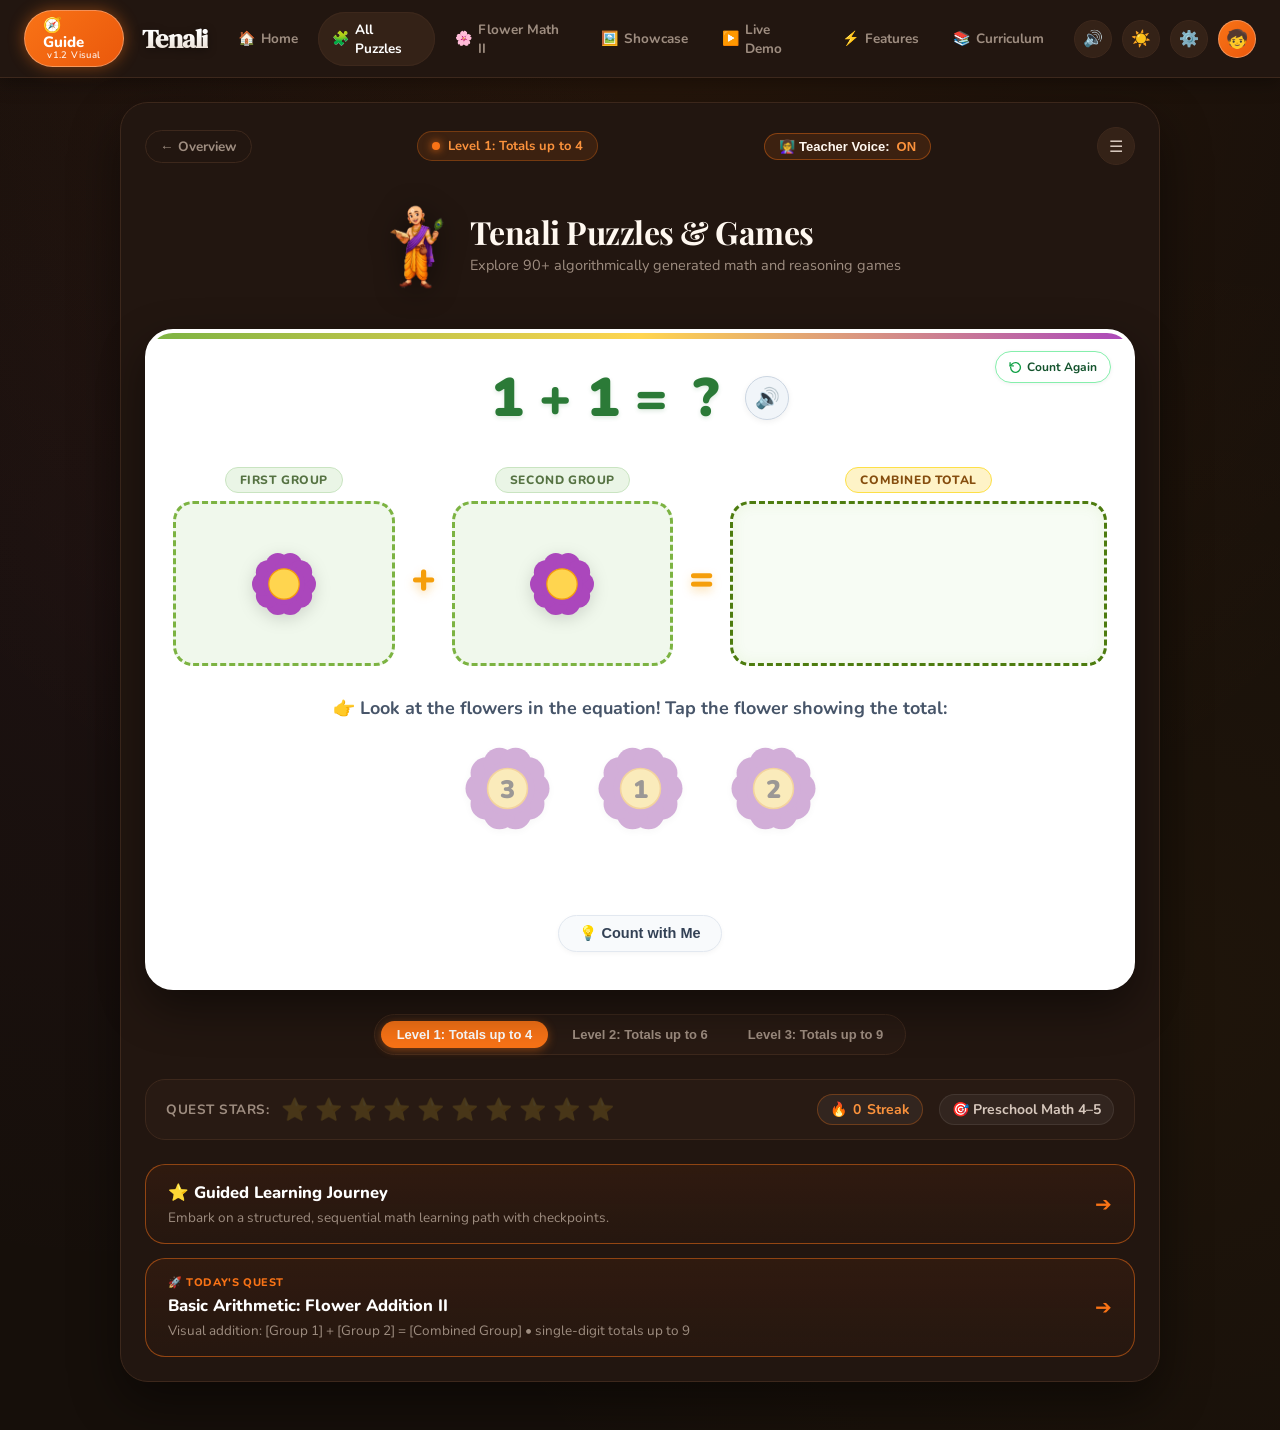
==== commit 0bbbcb7b: "Update combined total flower counting" ====
--- a/index.html
+++ b/index.html
@@ -290,10 +290,10 @@
         </p>
         
         <div class="modal-guide-tip">
-          🌸 <strong>[Group 1]</strong> shows the first set of flowers.<br>
-          🌸 <strong>[Group 2]</strong> shows the added set of flowers.<br>
-          🌸 <strong>[Combined Group]</strong> shows both groups united into the complete sum!<br>
-          🌸 <strong>Answer Buttons:</strong> Child matches the combined total with the flower-shaped number button!
+          🌸 <strong>1. First Group:</strong> Tap flowers in any order to count the first group.<br>
+          🌸 <strong>2. Second Group:</strong> Tap to count the second group, starting again from 1.<br>
+          🌸 <strong>3. Combined Total:</strong> Watch both groups appear together, then independently count the total collection!<br>
+          🌸 <strong>4. Answer Buttons:</strong> Tap the flower showing the correct total!
         </div>
 
         <p>
--- a/styles.css
+++ b/styles.css
@@ -677,6 +677,7 @@
 }
 
 /* Chunky orange plus & equals signs - vertically centered with dashed flower boxes */
+/* Chunky orange plus & equals signs - vertically centered with dashed flower boxes */
 .math-operator-symbol {
   font-family: var(--font-sans);
   font-size: 42px;
@@ -686,24 +687,44 @@
   flex-shrink: 0;
   user-select: none;
   animation: float-operator 2.5s ease-in-out infinite alternate;
-  transition: transform 0.25s ease, color 0.25s ease;
+  transition: transform 0.4s cubic-bezier(0.34, 1.56, 0.64, 1), 
+              color 0.4s ease, 
+              text-shadow 0.4s ease, 
+              filter 0.4s ease;
   align-self: center;
   margin-top: 24px; /* Centers operator with the flower boxes (compensating for header tag) */
 }
-  font-family: var(--font-sans);
-  font-size: 44px;
-  font-weight: 900;
-  color: #f59e0b;
-  text-shadow: 0 4px 10px rgba(245, 158, 11, 0.35);
-  flex-shrink: 0;
-  user-select: none;
-  animation: float-operator 2.5s ease-in-out infinite alternate;
-  transition: transform 0.25s ease, color 0.25s ease;
+
+/* Soft, noticeable glow for equation symbols during Count With Me */
+.math-operator-symbol.symbol-glow {
+  color: #ea580c;
+  transform: scale(1.18);
+  text-shadow: 0 0 14px rgba(249, 115, 22, 0.85),
+               0 0 28px rgba(251, 146, 60, 0.6),
+               0 2px 6px rgba(194, 65, 12, 0.3);
+  filter: drop-shadow(0 0 8px rgba(251, 191, 36, 0.75));
+  animation: symbol-gentle-pulse 2s ease-in-out infinite alternate;
+  z-index: 5;
+}
+
+@keyframes symbol-gentle-pulse {
+  0% {
+    transform: scale(1.15);
+    text-shadow: 0 0 12px rgba(249, 115, 22, 0.75),
+                 0 0 22px rgba(251, 146, 60, 0.5);
+    filter: drop-shadow(0 0 6px rgba(251, 191, 36, 0.6));
+  }
+  100% {
+    transform: scale(1.22);
+    text-shadow: 0 0 18px rgba(249, 115, 22, 0.95),
+                 0 0 32px rgba(251, 146, 60, 0.75);
+    filter: drop-shadow(0 0 12px rgba(251, 191, 36, 0.85));
+  }
 }
 
 .math-operator-symbol.highlighted {
   color: #ea580c;
-  transform: scale(1.35);
+  transform: scale(1.2);
   text-shadow: 0 0 18px rgba(249, 115, 22, 0.9);
   z-index: 5;
 }
@@ -928,6 +949,47 @@
   40%, 80% { transform: translateX(8px) rotate(4deg); }
 }
 
+/* Disabled Flower Answer Buttons - Locked until counting sequence completes */
+.flower-btn:disabled,
+.flower-btn.disabled {
+  opacity: 0.45;
+  cursor: not-allowed;
+  pointer-events: none;
+  filter: drop-shadow(0 2px 4px rgba(0, 0, 0, 0.08)) grayscale(20%);
+  transform: none !important;
+}
+
+/* Cheerful Unlock Animation when total flowers counting is complete */
+.flower-btn.unlocked {
+  animation: answer-btn-unlock 0.45s cubic-bezier(0.34, 1.56, 0.64, 1);
+}
+
+@keyframes answer-btn-unlock {
+  0% { transform: scale(0.92); opacity: 0.45; }
+  60% { transform: scale(1.12) translateY(-2px); opacity: 1; }
+  100% { transform: scale(1); opacity: 1; }
+}
+
+/* Combined Total Flowers Blossom Pop-in */
+.flower-token.revealing {
+  animation: flower-reveal-pop 0.4s cubic-bezier(0.34, 1.56, 0.64, 1) backwards;
+}
+
+@keyframes flower-reveal-pop {
+  0% {
+    opacity: 0;
+    transform: scale(0.25) rotate(-12deg);
+  }
+  65% {
+    opacity: 1;
+    transform: scale(1.14) rotate(4deg);
+  }
+  100% {
+    opacity: 1;
+    transform: scale(1) rotate(0deg);
+  }
+}
+
 /* ==========================================================================
    INTERACTIVE FEEDBACK BANNER & NEXT BUTTON
    ========================================================================== */
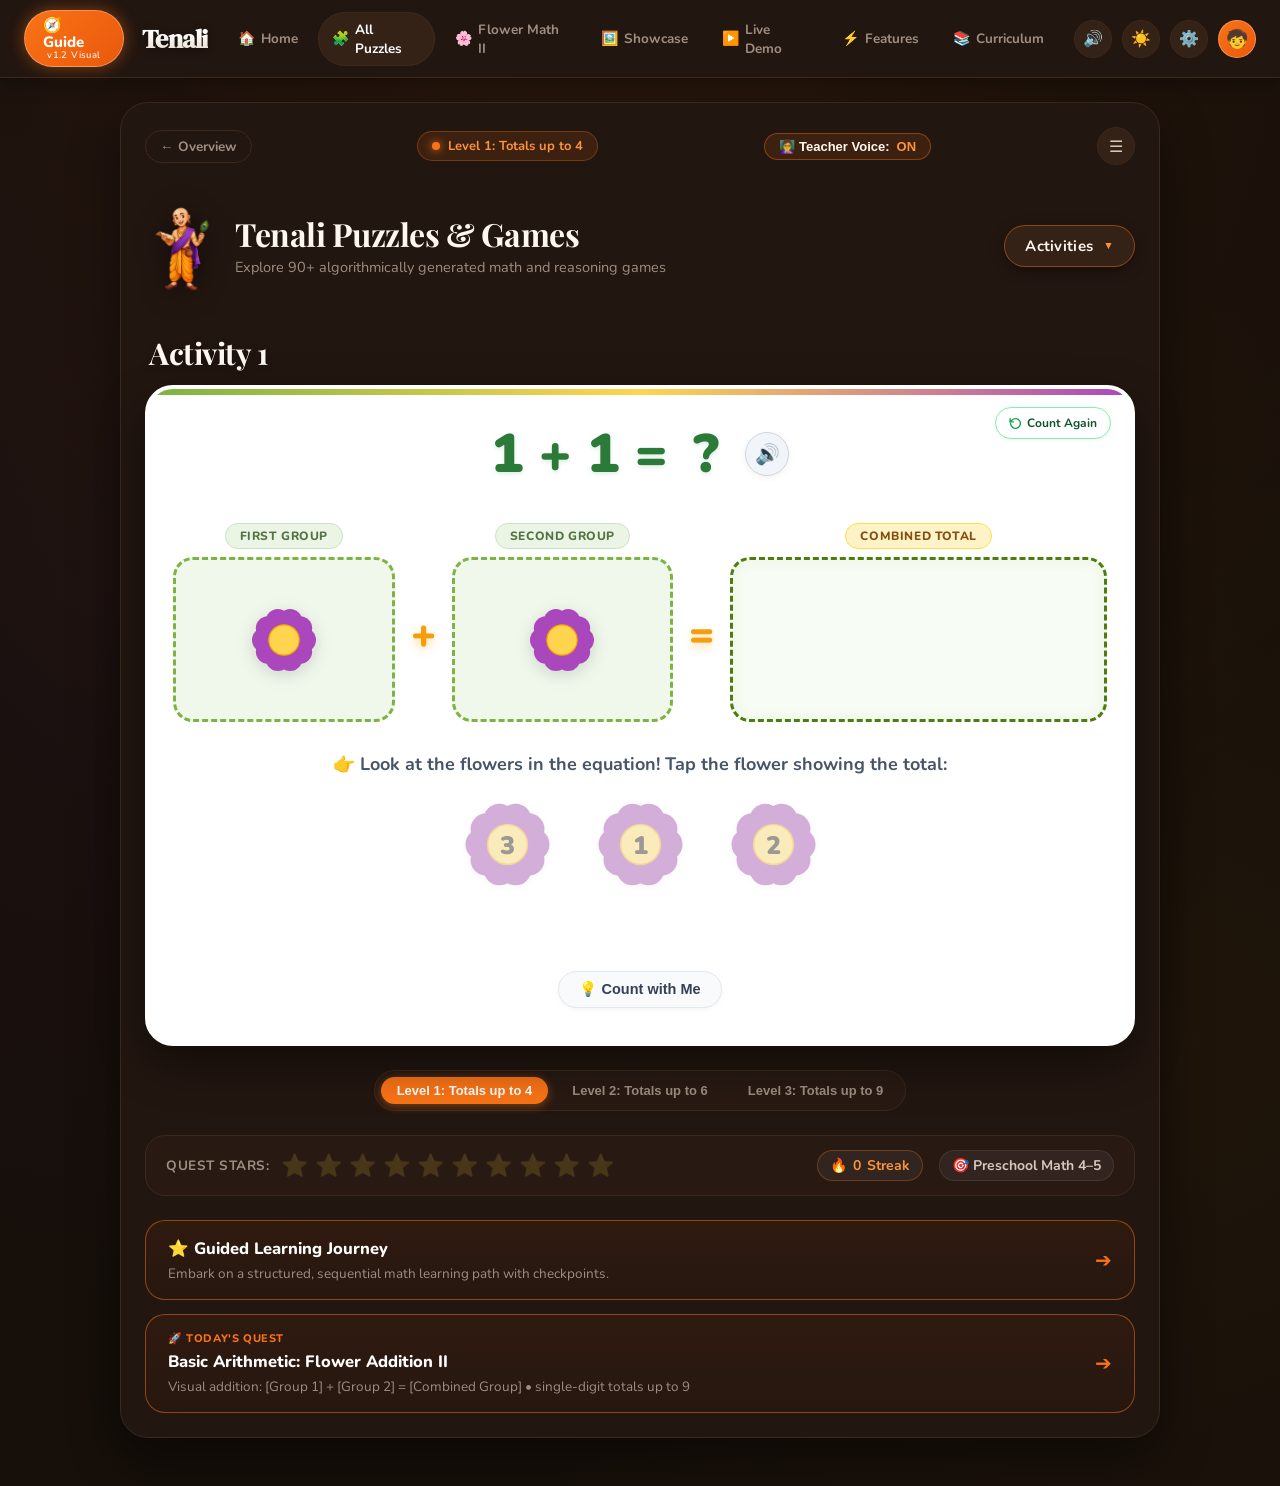
==== commit c41240fa: "Add Activity 1 layout and activities navigation" ====
--- a/index.html
+++ b/index.html
@@ -90,15 +90,36 @@
         </div>
       </div>
 
-      <!-- Hero Mascot Banner -->
+      <!-- Website Header — Brown Area -->
       <div class="tenali-hero-banner">
-        <!-- Exact Tenali Mascot Illustration -->
-        <img src="tenali_mascot.png" class="tenali-mascot-img" alt="Tenali scholar mascot" width="70" height="102">
-
-        <div class="tenali-hero-text">
-          <h1>Tenali Puzzles & Games</h1>
-          <p>Explore 90+ algorithmically generated math and reasoning games</p>
-        </div>
+        <div class="tenali-hero-brand-group">
+          <!-- Exact Tenali Mascot Illustration -->
+          <img src="tenali_mascot.png" class="tenali-mascot-img" alt="Tenali scholar mascot" width="70" height="102">
+
+          <div class="tenali-hero-text">
+            <h1>Tenali Puzzles &amp; Games</h1>
+            <p>Explore 90+ algorithmically generated math and reasoning games</p>
+          </div>
+        </div>
+
+        <!-- Activities Dropdown on the Right Side -->
+        <div class="activities-dropdown-wrapper" id="activities-dropdown-wrapper">
+          <button type="button" class="activities-dropdown-btn" id="activities-dropdown-btn" aria-haspopup="true" aria-expanded="false" aria-controls="activities-dropdown-menu" aria-label="Select Activity">
+            <span class="activities-btn-text">Activities</span>
+            <span class="activities-chevron" aria-hidden="true">▼</span>
+          </button>
+          <div class="activities-dropdown-menu" id="activities-dropdown-menu" role="menu" aria-label="Activities">
+            <button type="button" class="activity-dropdown-item active" id="activity-1-item" role="menuitem" data-activity="1">
+              <span class="activity-item-icon">🌸</span>
+              <span class="activity-item-title">Activity 1</span>
+            </button>
+          </div>
+        </div>
+      </div>
+
+      <!-- Activity 1 Label immediately above the game container, aligned towards the left side -->
+      <div class="activity-section-header">
+        <h2 class="activity-section-title">Activity 1</h2>
       </div>
 
       <!-- ===================================================================
@@ -108,7 +129,7 @@
            Features visual representation:
            [Group 1] + [Group 2] = [Combined Group]
            =================================================================== -->
-      <section class="flower-activity-card" aria-label="Flower Addition II Activity">
+      <section class="flower-activity-card" id="flower-activity-container" aria-label="Flower Addition II Activity">
         
         <!-- Single "Count Again" Button in Top-Right Corner of Activity Area -->
         <button type="button" class="activity-count-again-btn" id="btn-count-again" title="Start counting this round again" aria-label="Count this round again">
--- a/styles.css
+++ b/styles.css
@@ -353,14 +353,24 @@
   gap: 8px;
 }
 
-/* Tenali Mascot & Title Row */
+/* Website Header — Brown Area */
 .tenali-hero-banner {
   display: flex;
   align-items: center;
-  justify-content: center;
+  justify-content: space-between;
+  gap: 24px;
+  text-align: left;
+  padding: 6px 0 12px 0;
+  width: 100%;
+  position: relative;
+}
+
+.tenali-hero-brand-group {
+  display: flex;
+  align-items: center;
   gap: 20px;
   text-align: left;
-  padding: 4px 0 10px 0;
+  min-width: 0;
 }
 
 .tenali-mascot-img {
@@ -390,6 +400,160 @@
   color: var(--text-tenali-muted);
   font-size: 14.5px;
   margin-top: 4px;
+}
+
+/* --- Activities Dropdown Menu on Right of Brown Header --- */
+.activities-dropdown-wrapper {
+  position: relative;
+  display: inline-flex;
+  align-items: center;
+  flex-shrink: 0;
+}
+
+.activities-dropdown-btn {
+  display: inline-flex;
+  align-items: center;
+  justify-content: center;
+  gap: 10px;
+  background: var(--bg-tenali-pill);
+  border: 1.5px solid rgba(249, 115, 22, 0.45);
+  border-radius: 9999px;
+  padding: 9px 20px;
+  color: var(--text-tenali-heading);
+  font-family: var(--font-sans);
+  font-size: 15px;
+  font-weight: 700;
+  letter-spacing: 0.3px;
+  cursor: pointer;
+  transition: all 0.22s cubic-bezier(0.34, 1.56, 0.64, 1);
+  box-shadow: 0 4px 14px rgba(0, 0, 0, 0.35);
+  user-select: none;
+  min-height: 42px;
+}
+
+.activities-dropdown-btn:hover {
+  background: var(--bg-tenali-pill-hover);
+  border-color: var(--tenali-orange);
+  color: #ffffff;
+  transform: translateY(-2px);
+  box-shadow: 0 6px 20px rgba(249, 115, 22, 0.35);
+}
+
+.activities-dropdown-btn:focus-visible {
+  outline: 3px solid var(--tenali-orange);
+  outline-offset: 3px;
+}
+
+.activities-chevron {
+  font-size: 10.5px;
+  color: var(--tenali-orange-light);
+  transition: transform 0.25s ease;
+  line-height: 1;
+}
+
+.activities-dropdown-wrapper.open .activities-chevron {
+  transform: rotate(180deg);
+}
+
+.activities-dropdown-wrapper.open .activities-dropdown-btn {
+  border-color: var(--tenali-orange);
+  background: var(--bg-tenali-pill-hover);
+  box-shadow: 0 0 20px rgba(249, 115, 22, 0.45);
+}
+
+.activities-dropdown-menu {
+  position: absolute;
+  top: calc(100% + 8px);
+  right: 0;
+  min-width: 180px;
+  background: #2a1b14;
+  border: 1.5px solid rgba(249, 115, 22, 0.45);
+  border-radius: 14px;
+  padding: 8px;
+  display: flex;
+  flex-direction: column;
+  gap: 4px;
+  box-shadow: 0 16px 36px rgba(0, 0, 0, 0.65), 0 0 22px rgba(249, 115, 22, 0.2);
+  z-index: 100;
+  opacity: 0;
+  visibility: hidden;
+  transform: translateY(-8px) scale(0.97);
+  transition: opacity 0.2s ease, transform 0.2s cubic-bezier(0.34, 1.56, 0.64, 1), visibility 0.2s;
+  pointer-events: none;
+}
+
+.activities-dropdown-wrapper.open .activities-dropdown-menu {
+  opacity: 1;
+  visibility: visible;
+  transform: translateY(0) scale(1);
+  pointer-events: auto;
+}
+
+.activity-dropdown-item {
+  display: flex;
+  align-items: center;
+  gap: 10px;
+  width: 100%;
+  padding: 10px 14px;
+  background: transparent;
+  border: 1px solid transparent;
+  border-radius: 10px;
+  color: var(--text-tenali-heading);
+  font-family: var(--font-sans);
+  font-size: 14.5px;
+  font-weight: 700;
+  text-align: left;
+  cursor: pointer;
+  transition: all 0.18s ease;
+  user-select: none;
+}
+
+.activity-dropdown-item:hover {
+  background: rgba(249, 115, 22, 0.18);
+  border-color: rgba(249, 115, 22, 0.35);
+  color: var(--tenali-orange-light);
+  transform: translateX(3px);
+}
+
+.activity-dropdown-item.active {
+  background: rgba(249, 115, 22, 0.22);
+  border-color: rgba(249, 115, 22, 0.5);
+  color: #fff8f0;
+}
+
+.activity-dropdown-item.active::after {
+  content: "✓";
+  margin-left: auto;
+  font-size: 13px;
+  color: var(--tenali-orange-light);
+  font-weight: 900;
+}
+
+.activity-item-icon {
+  font-size: 16px;
+  line-height: 1;
+}
+
+/* Activity 1 Heading immediately above game container */
+.activity-section-header {
+  width: 100%;
+  display: flex;
+  align-items: center;
+  justify-content: flex-start;
+  padding: 0 4px;
+  margin-top: 2px;
+  margin-bottom: -10px;
+}
+
+.activity-section-title {
+  font-family: var(--font-serif);
+  font-size: 30px;
+  font-weight: 700;
+  color: var(--text-tenali-heading);
+  letter-spacing: -0.5px;
+  line-height: 1.2;
+  margin: 0;
+  text-shadow: 0 2px 6px rgba(0, 0, 0, 0.35);
 }
 
 /* ==========================================================================
@@ -1414,9 +1578,10 @@
   }
   
   .tenali-hero-banner {
-    flex-direction: column;
-    text-align: center;
-    gap: 12px;
+    flex-wrap: wrap;
+    justify-content: space-between;
+    align-items: center;
+    gap: 16px;
   }
   
   .tenali-hero-text h1 {
@@ -1436,6 +1601,43 @@
   .flower-token.size-sm {
     width: 52px;
     height: 52px;
+  }
+}
+
+@media (max-width: 640px) {
+  .tenali-hero-banner {
+    flex-direction: column;
+    align-items: center;
+    text-align: center;
+    gap: 14px;
+  }
+
+  .tenali-hero-brand-group {
+    flex-direction: column;
+    text-align: center;
+    gap: 10px;
+  }
+
+  .activities-dropdown-wrapper {
+    align-self: center;
+  }
+
+  .activities-dropdown-menu {
+    right: auto;
+    left: 50%;
+    transform: translateX(-50%) translateY(-8px) scale(0.97);
+  }
+
+  .activities-dropdown-wrapper.open .activities-dropdown-menu {
+    transform: translateX(-50%) translateY(0) scale(1);
+  }
+
+  .activity-section-header {
+    justify-content: flex-start;
+  }
+
+  .activity-section-title {
+    font-size: 24px;
   }
 }
 
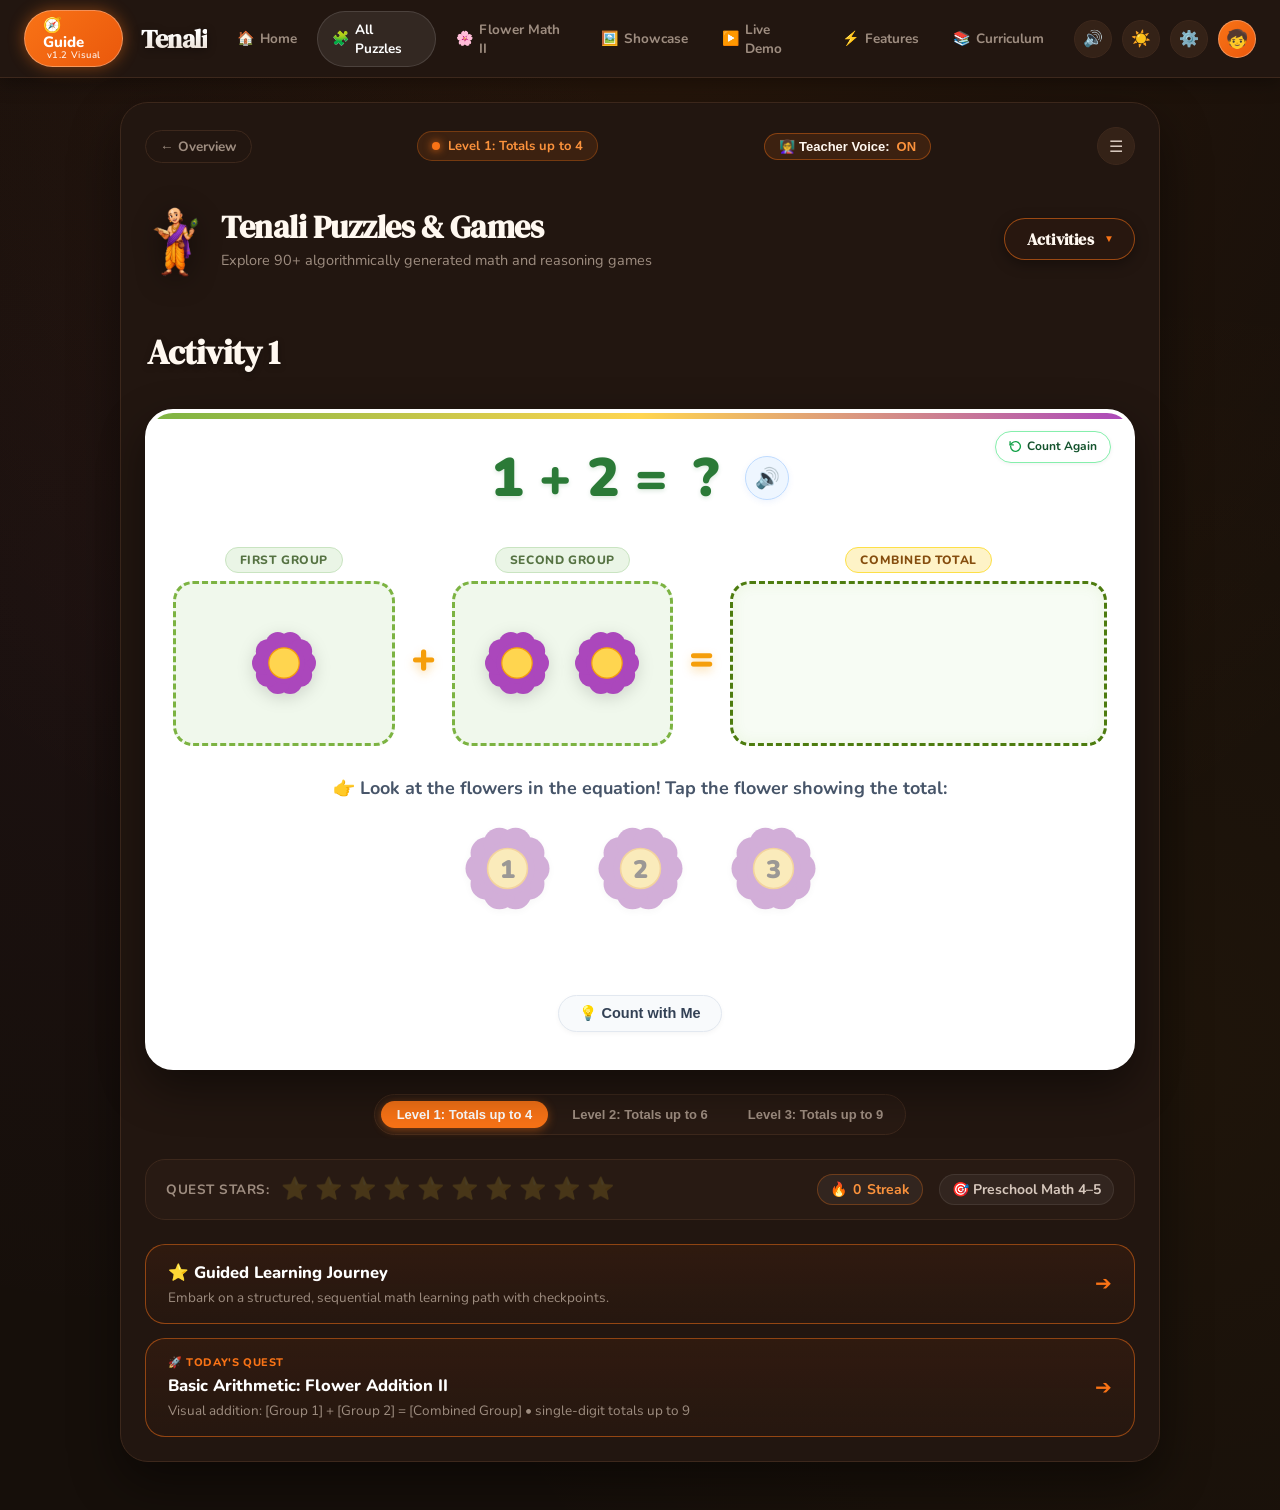
==== commit 8a2e8c87: "Fix Activity II website layout and presentation" ====
--- a/index.html
+++ b/index.html
@@ -11,7 +11,7 @@
   <link rel="preconnect" href="https://fonts.gstatic.com" crossorigin>
   <link href="https://fonts.googleapis.com/css2?family=DM+Serif+Display:ital@0;1&family=Fredoka:wght@400;600;700&family=Nunito:wght@700;800;900&family=Playfair+Display:wght@700;800;900&display=swap" rel="stylesheet">
 
-  <link rel="stylesheet" href="styles.css">
+  <link rel="stylesheet" href="styles.css?v=2.2">
 </head>
 <body>
 
@@ -94,7 +94,7 @@
       <div class="tenali-hero-banner">
         <div class="tenali-hero-brand-group">
           <!-- Exact Tenali Mascot Illustration -->
-          <img src="tenali_mascot.png" class="tenali-mascot-img" alt="Tenali scholar mascot" width="70" height="102">
+          <img src="tenali_mascot.png" class="tenali-mascot-img" alt="Tenali scholar mascot" width="58" height="88">
 
           <div class="tenali-hero-text">
             <h1>Tenali Puzzles &amp; Games</h1>
@@ -143,7 +143,7 @@
         <!-- Large Green Question Banner (e.g. 2 + 2 = ?) -->
         <div class="math-question-banner">
           <div class="math-question-text" id="math-question-display">
-            <span class="math-num" id="q-num1">2</span>
+            <span class="math-num" id="q-num1">1</span>
             <span class="math-op">+</span>
             <span class="math-num" id="q-num2">2</span>
             <span class="math-op">=</span>
@@ -351,6 +351,6 @@
     </div>
   </div>
 
-  <script src="game.js"></script>
+  <script src="game.js?v=2.2"></script>
 </body>
 </html>
--- a/styles.css
+++ b/styles.css
@@ -48,7 +48,7 @@
   --feedback-gentle-bg: #fef9c3;
   
   /* Typography */
-  --font-serif: 'Playfair Display', Georgia, 'Times New Roman', serif;
+  --font-serif: 'DM Serif Display', 'Playfair Display', Georgia, 'Times New Roman', serif;
   --font-sans: 'Nunito', 'Fredoka', 'Quicksand', -apple-system, BlinkMacSystemFont, 'Segoe UI', Roboto, sans-serif;
   
   /* Layout */
@@ -189,8 +189,10 @@
 
 .nav-pill-item.active {
   color: #ffffff;
-  background-color: var(--bg-tenali-pill);
-  box-shadow: inset 0 0 0 1px var(--bg-tenali-card-border);
+  background-color: rgba(255, 255, 255, 0.08);
+  border: 1px solid rgba(255, 255, 255, 0.12);
+  border-radius: 9999px;
+  box-shadow: none;
 }
 
 .nav-icon {
@@ -368,14 +370,14 @@
 .tenali-hero-brand-group {
   display: flex;
   align-items: center;
-  gap: 20px;
+  gap: 18px;
   text-align: left;
   min-width: 0;
 }
 
 .tenali-mascot-img {
-  width: 70px;
-  height: 102px;
+  width: 58px;
+  height: 88px;
   object-fit: contain;
   flex-shrink: 0;
   filter: drop-shadow(0 4px 14px rgba(0, 0, 0, 0.45));
@@ -388,7 +390,7 @@
 }
 
 .tenali-hero-text h1 {
-  font-family: var(--font-serif);
+  font-family: 'DM Serif Display', var(--font-serif);
   font-size: 32px;
   font-weight: 700;
   color: var(--text-tenali-heading);
@@ -414,16 +416,16 @@
   display: inline-flex;
   align-items: center;
   justify-content: center;
-  gap: 10px;
-  background: var(--bg-tenali-pill);
-  border: 1.5px solid rgba(249, 115, 22, 0.45);
+  gap: 8px;
+  background: #28170f;
+  border: 1.5px solid rgba(249, 115, 22, 0.55);
   border-radius: 9999px;
-  padding: 9px 20px;
-  color: var(--text-tenali-heading);
-  font-family: var(--font-sans);
-  font-size: 15px;
+  padding: 8px 20px 8px 22px;
+  color: #fff8f0;
+  font-family: 'DM Serif Display', var(--font-serif);
+  font-size: 16px;
   font-weight: 700;
-  letter-spacing: 0.3px;
+  letter-spacing: 0.2px;
   cursor: pointer;
   transition: all 0.22s cubic-bezier(0.34, 1.56, 0.64, 1);
   box-shadow: 0 4px 14px rgba(0, 0, 0, 0.35);
@@ -432,7 +434,7 @@
 }
 
 .activities-dropdown-btn:hover {
-  background: var(--bg-tenali-pill-hover);
+  background: #382015;
   border-color: var(--tenali-orange);
   color: #ffffff;
   transform: translateY(-2px);
@@ -445,10 +447,12 @@
 }
 
 .activities-chevron {
-  font-size: 10.5px;
-  color: var(--tenali-orange-light);
+  font-family: var(--font-sans), sans-serif;
+  font-size: 10px;
+  color: var(--tenali-orange);
   transition: transform 0.25s ease;
   line-height: 1;
+  margin-left: 2px;
 }
 
 .activities-dropdown-wrapper.open .activities-chevron {
@@ -457,7 +461,7 @@
 
 .activities-dropdown-wrapper.open .activities-dropdown-btn {
   border-color: var(--tenali-orange);
-  background: var(--bg-tenali-pill-hover);
+  background: #382015;
   box-shadow: 0 0 20px rgba(249, 115, 22, 0.45);
 }
 
@@ -540,18 +544,18 @@
   display: flex;
   align-items: center;
   justify-content: flex-start;
-  padding: 0 4px;
-  margin-top: 2px;
-  margin-bottom: -10px;
+  padding: 0 2px;
+  margin-top: 14px;
+  margin-bottom: 12px;
 }
 
 .activity-section-title {
-  font-family: var(--font-serif);
-  font-size: 30px;
+  font-family: 'DM Serif Display', var(--font-serif);
+  font-size: 34px;
   font-weight: 700;
-  color: var(--text-tenali-heading);
+  color: #fff8f0;
   letter-spacing: -0.5px;
-  line-height: 1.2;
+  line-height: 1.15;
   margin: 0;
   text-shadow: 0 2px 6px rgba(0, 0, 0, 0.35);
 }
@@ -636,8 +640,8 @@
 
 /* Audio Question Speaker Button */
 .audio-speak-btn {
-  background: #f1f5f9;
-  border: 1px solid #cbd5e1;
+  background: #eef6ff;
+  border: 1.5px solid #bfdbfe;
   border-radius: 50%;
   width: 44px;
   height: 44px;
@@ -646,13 +650,15 @@
   justify-content: center;
   font-size: 20px;
   cursor: pointer;
-  color: #334155;
+  color: #2563eb;
   transition: all 0.2s ease;
-  box-shadow: 0 2px 6px rgba(0,0,0,0.06);
+  box-shadow: 0 2px 6px rgba(37, 99, 235, 0.08);
 }
 
 .audio-speak-btn:hover {
-  background: #e2e8f0;
+  background: #dbeafe;
+  border-color: #93c5fd;
+  color: #1d4ed8;
   transform: scale(1.08);
 }
 
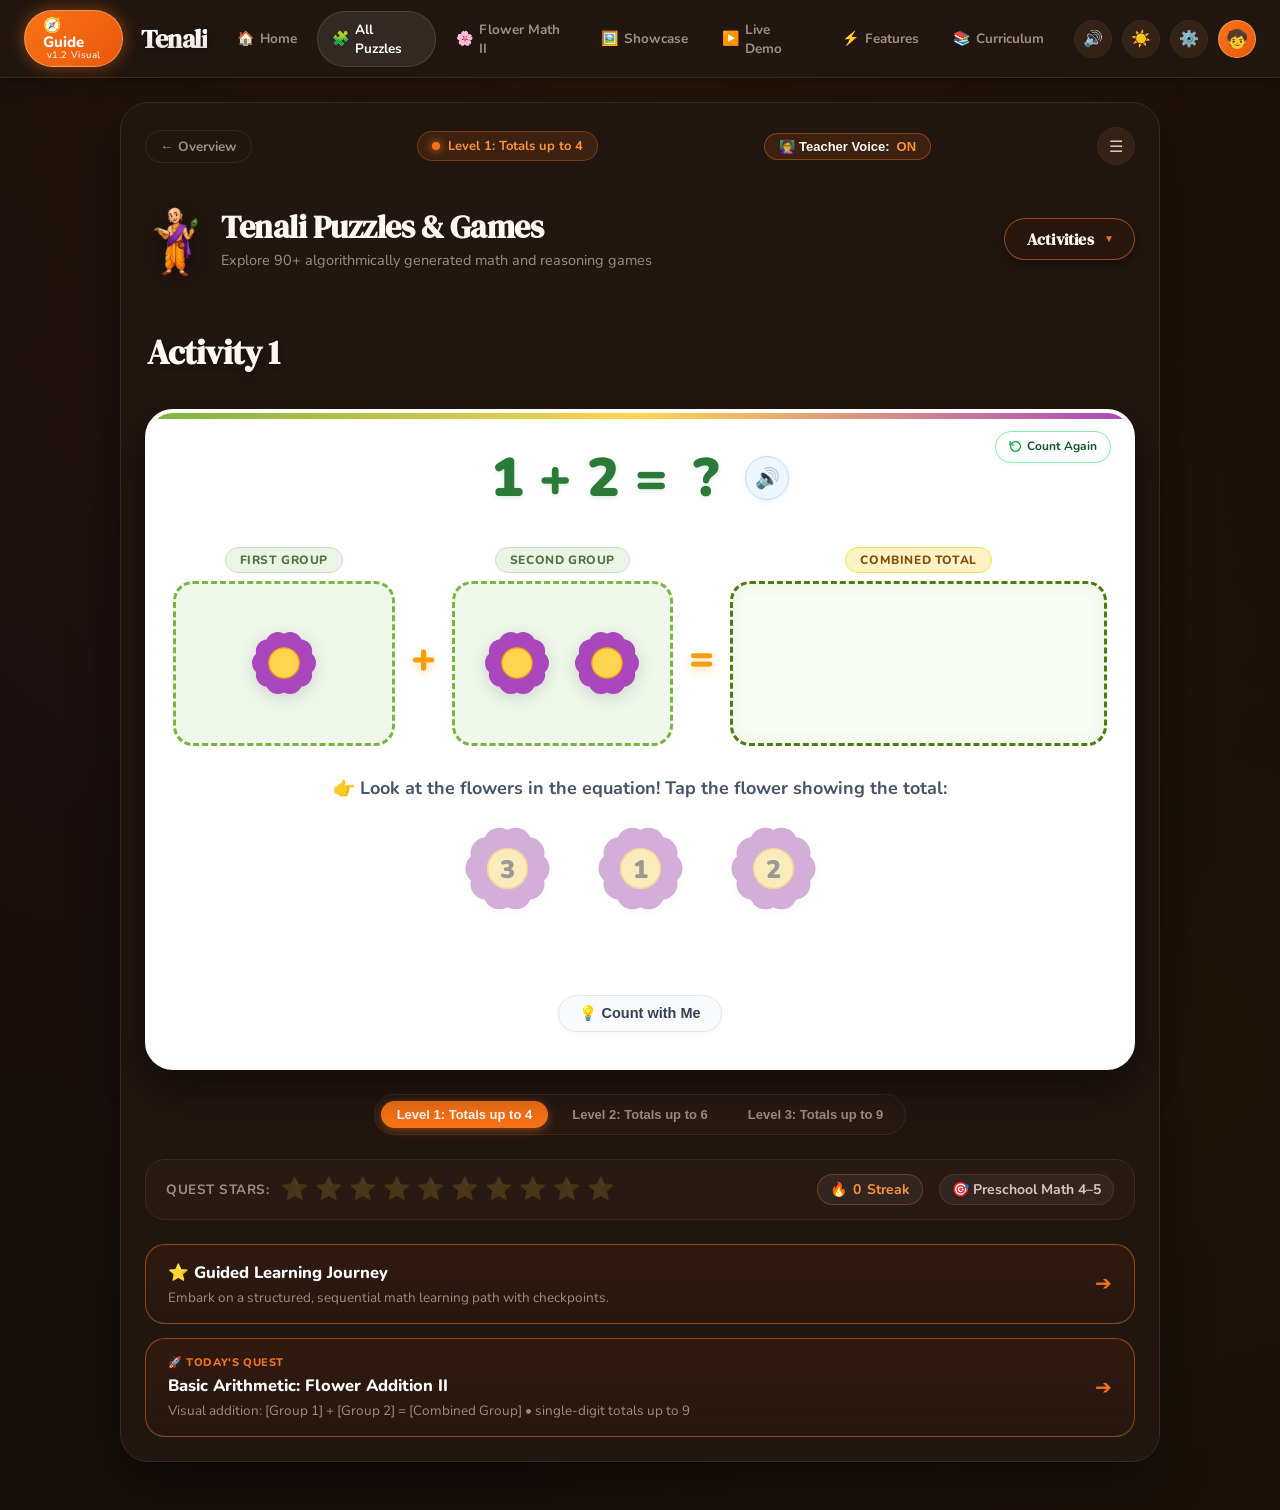
==== commit 07e23649: "Update Activity 2 flower counting and Activity 3" ====
--- a/index.html
+++ b/index.html
@@ -11,7 +11,7 @@
   <link rel="preconnect" href="https://fonts.gstatic.com" crossorigin>
   <link href="https://fonts.googleapis.com/css2?family=DM+Serif+Display:ital@0;1&family=Fredoka:wght@400;600;700&family=Nunito:wght@700;800;900&family=Playfair+Display:wght@700;800;900&display=swap" rel="stylesheet">
 
-  <link rel="stylesheet" href="styles.css?v=2.2">
+  <link rel="stylesheet" href="styles.css?v=2.6">
 </head>
 <body>
 
@@ -113,13 +113,21 @@
               <span class="activity-item-icon">🌸</span>
               <span class="activity-item-title">Activity 1</span>
             </button>
-          </div>
-        </div>
-      </div>
-
-      <!-- Activity 1 Label immediately above the game container, aligned towards the left side -->
+            <button type="button" class="activity-dropdown-item" id="activity-2-item" role="menuitem" data-activity="2">
+              <span class="activity-item-icon">🌼</span>
+              <span class="activity-item-title">Activity 2</span>
+            </button>
+            <button type="button" class="activity-dropdown-item" id="activity-3-item" role="menuitem" data-activity="3">
+              <span class="activity-item-icon">🌺</span>
+              <span class="activity-item-title">Activity 3</span>
+            </button>
+          </div>
+        </div>
+      </div>
+
+      <!-- Activity Label immediately above the game container, aligned towards the left side -->
       <div class="activity-section-header">
-        <h2 class="activity-section-title">Activity 1</h2>
+        <h2 class="activity-section-title" id="activity-section-title">Activity 1</h2>
       </div>
 
       <!-- ===================================================================
@@ -219,6 +227,176 @@
 
       </section>
 
+      <!-- ===================================================================
+           ACTIVITY 2: FLOWER MERGE ADDITION CARD
+           Visual Addition by Merging:
+           [Flower with num1 petals] + [Flower with num2 petals] = [Answer Box]
+           After counting, individual flowers gently glide and merge into 1 Grand Flower!
+           =================================================================== -->
+      <section class="flower-activity-card flower-merge-activity-card" id="flower-merge-activity-container" aria-label="Flower Merge Addition Activity" style="display: none;">
+        
+        <!-- Top Controls: Question Speaker on Left & Count Again on Right -->
+        <div class="merge-top-bar">
+          <button id="merge-audio-speak-btn" class="audio-speak-btn" title="Tap speaker to hear question" aria-label="Listen to Question">
+            🔊
+          </button>
+          <button type="button" class="activity-count-again-btn" id="btn-merge-count-again" title="Start counting this round again" aria-label="Count this round again">
+            <svg class="recount-icon" viewBox="0 0 24 24" width="13" height="13" aria-hidden="true" fill="none" stroke="currentColor" stroke-width="2.5" stroke-linecap="round" stroke-linejoin="round">
+              <path d="M3 12a9 9 0 1 0 2.6-6.4L2 9"/>
+              <path d="M2 3v6h6"/>
+            </svg>
+            <span>Count Again</span>
+          </button>
+        </div>
+
+        <!-- ===============================================================
+             VISUAL ADDITION EQUATION:
+             [First Flower] + [Second Flower] = [Merged Answer Box]
+             =============================================================== -->
+        <div class="flower-equation-wrapper merge-equation-wrapper" id="merge-flower-equation-wrapper">
+          
+          <!-- First Flower Container (First Addend) -->
+          <div class="flower-group-container merge-group-container" id="merge-container-1">
+            <div class="group-header-tag">First Group</div>
+            <div class="flower-group-box merge-flower-host" id="merge-flower-1-box" title="Tap the first flower to reveal flowers in the Answer Box!">
+              <!-- Injected by activity2.js: Flower with addend num1 in center -->
+            </div>
+          </div>
+
+          <!-- Chunky Orange Plus Sign -->
+          <div class="math-operator-symbol math-plus-symbol" id="merge-plus-symbol" aria-hidden="true">+</div>
+
+          <!-- Second Flower Container (Second Addend) -->
+          <div class="flower-group-container merge-group-container" id="merge-container-2">
+            <div class="group-header-tag">Second Group</div>
+            <div class="flower-group-box merge-flower-host" id="merge-flower-2-box" title="Tap the second flower to reveal flowers in the Answer Box!">
+              <!-- Injected by activity2.js: Flower with addend num2 in center -->
+            </div>
+          </div>
+
+          <!-- Chunky Orange Equals Sign -->
+          <div class="math-operator-symbol math-equals-symbol" id="merge-equals-symbol" aria-hidden="true">=</div>
+
+          <!-- Answer Box Container (Starts Empty, Populates one-by-one, then Merges!) -->
+          <div class="flower-group-container flower-result-container merge-result-container" id="merge-container-result">
+            <div class="group-header-tag result-tag" id="merge-result-tag">Answer Box</div>
+            <div class="flower-group-box flower-combined-group-box merge-answer-box" id="merge-answer-box" title="Watch flowers appear, count them, and see them merge!">
+              <!-- Injected by activity2.js: individual flowers appear, child counts, then they merge into one grand flower! -->
+            </div>
+          </div>
+
+        </div>
+
+        <!-- Answer Section with Three Flower-Shaped Buttons -->
+        <div class="answer-stage-container" id="merge-answer-stage-container">
+          <div class="answer-prompt-text" id="merge-answer-prompt-text">
+            👉 Look at the flowers! Tap the flower showing the total:
+          </div>
+
+          <div class="flower-answer-buttons" id="merge-flower-answer-buttons">
+            <!-- Injected by activity2.js: 3 flower buttons with yellow centres and numbers -->
+          </div>
+        </div>
+
+        <!-- Interactive Cheerful Feedback Ribbon -->
+        <div class="feedback-ribbon" id="merge-feedback-ribbon" aria-live="polite">
+          <!-- Populated when user selects an answer -->
+        </div>
+
+        <!-- Activity Helpers Toolbar -->
+        <div class="activity-helpers-bar">
+          <button id="btn-merge-count-hint" class="helper-action-btn" title="Count with me step by step and watch the flowers merge!">
+            💡 Count with Me
+          </button>
+        </div>
+
+      </section>
+
+      <!-- ===================================================================
+           ACTIVITY 3: FLOWER MERGE ADDITION CARD (EXACT CLONE OF ACTIVITY 2)
+           Visual Addition by Merging:
+           [Flower with num1 petals] + [Flower with num2 petals] = [Answer Box]
+           After counting, individual flowers gently glide and merge into 1 Grand Flower!
+           =================================================================== -->
+      <section class="flower-activity-card flower-merge-activity-card" id="flower-merge-3-activity-container" aria-label="Activity 3: Flower Merge Addition Activity" style="display: none;">
+        
+        <!-- Top Controls: Question Speaker on Left & Count Again on Right -->
+        <div class="merge-top-bar">
+          <button id="merge-3-audio-speak-btn" class="audio-speak-btn" title="Tap speaker to hear question" aria-label="Listen to Question">
+            🔊
+          </button>
+          <button type="button" class="activity-count-again-btn" id="btn-merge-3-count-again" title="Start counting this round again" aria-label="Count this round again">
+            <svg class="recount-icon" viewBox="0 0 24 24" width="13" height="13" aria-hidden="true" fill="none" stroke="currentColor" stroke-width="2.5" stroke-linecap="round" stroke-linejoin="round">
+              <path d="M3 12a9 9 0 1 0 2.6-6.4L2 9"/>
+              <path d="M2 3v6h6"/>
+            </svg>
+            <span>Count Again</span>
+          </button>
+        </div>
+
+        <!-- ===============================================================
+             VISUAL ADDITION EQUATION:
+             [First Flower] + [Second Flower] = [Merged Answer Box]
+             =============================================================== -->
+        <div class="flower-equation-wrapper merge-equation-wrapper" id="merge-3-flower-equation-wrapper">
+          
+          <!-- First Flower Container (First Addend) -->
+          <div class="flower-group-container merge-group-container" id="merge-3-container-1">
+            <div class="group-header-tag">First Flower</div>
+            <div class="flower-group-box merge-flower-host" id="merge-3-flower-1-box" title="Tap the first flower to reveal flowers in the Answer Box!">
+              <!-- Injected by activity3.js: Flower with addend num1 in center -->
+            </div>
+          </div>
+
+          <!-- Chunky Orange Plus Sign -->
+          <div class="math-operator-symbol math-plus-symbol" id="merge-3-plus-symbol" aria-hidden="true">+</div>
+
+          <!-- Second Flower Container (Second Addend) -->
+          <div class="flower-group-container merge-group-container" id="merge-3-container-2">
+            <div class="group-header-tag">Second Flower</div>
+            <div class="flower-group-box merge-flower-host" id="merge-3-flower-2-box" title="Tap the second flower to reveal flowers in the Answer Box!">
+              <!-- Injected by activity3.js: Flower with addend num2 in center -->
+            </div>
+          </div>
+
+          <!-- Chunky Orange Equals Sign -->
+          <div class="math-operator-symbol math-equals-symbol" id="merge-3-equals-symbol" aria-hidden="true">=</div>
+
+          <!-- Answer Box Container (Starts Empty, Populates one-by-one, then Merges!) -->
+          <div class="flower-group-container flower-result-container merge-result-container" id="merge-3-container-result">
+            <div class="group-header-tag result-tag" id="merge-3-result-tag">Answer Box</div>
+            <div class="flower-group-box flower-combined-group-box merge-answer-box" id="merge-3-answer-box" title="Watch flowers appear, count them, and see them merge!">
+              <!-- Injected by activity3.js: individual flowers appear, child counts, then they merge into one grand flower! -->
+            </div>
+          </div>
+
+        </div>
+
+        <!-- Answer Section with Three Flower-Shaped Buttons -->
+        <div class="answer-stage-container" id="merge-3-answer-stage-container">
+          <div class="answer-prompt-text" id="merge-3-answer-prompt-text">
+            👉 Look at the flowers! Tap the flower showing the total:
+          </div>
+
+          <div class="flower-answer-buttons" id="merge-3-flower-answer-buttons">
+            <!-- Injected by activity3.js: 3 flower buttons with yellow centres and numbers -->
+          </div>
+        </div>
+
+        <!-- Interactive Cheerful Feedback Ribbon -->
+        <div class="feedback-ribbon" id="merge-3-feedback-ribbon" aria-live="polite">
+          <!-- Populated when user selects an answer -->
+        </div>
+
+        <!-- Activity Helpers Toolbar -->
+        <div class="activity-helpers-bar">
+          <button id="btn-merge-3-count-hint" class="helper-action-btn" title="Count with me step by step and watch the flowers merge!">
+            💡 Count with Me
+          </button>
+        </div>
+
+      </section>
+
       <!-- Level Difficulty Switcher -->
       <div class="level-switcher-bar">
         <button class="level-toggle-btn active" data-level="1">Level 1: Totals up to 4</button>
@@ -352,5 +530,7 @@
   </div>
 
   <script src="game.js?v=2.2"></script>
+  <script src="activity2.js?v=2.6"></script>
+  <script src="activity3.js?v=1.0"></script>
 </body>
 </html>
--- a/styles.css
+++ b/styles.css
@@ -469,15 +469,15 @@
   position: absolute;
   top: calc(100% + 8px);
   right: 0;
-  min-width: 180px;
+  min-width: 145px;
   background: #2a1b14;
   border: 1.5px solid rgba(249, 115, 22, 0.45);
-  border-radius: 14px;
-  padding: 8px;
+  border-radius: 12px;
+  padding: 6px;
   display: flex;
   flex-direction: column;
-  gap: 4px;
-  box-shadow: 0 16px 36px rgba(0, 0, 0, 0.65), 0 0 22px rgba(249, 115, 22, 0.2);
+  gap: 3px;
+  box-shadow: 0 16px 36px rgba(0, 0, 0, 0.65), 0 0 20px rgba(249, 115, 22, 0.18);
   z-index: 100;
   opacity: 0;
   visibility: hidden;
@@ -498,31 +498,32 @@
   align-items: center;
   gap: 10px;
   width: 100%;
-  padding: 10px 14px;
+  padding: 8px 12px;
   background: transparent;
   border: 1px solid transparent;
-  border-radius: 10px;
-  color: var(--text-tenali-heading);
+  border-radius: 8px;
+  color: #fff8f0;
   font-family: var(--font-sans);
-  font-size: 14.5px;
+  font-size: 14px;
   font-weight: 700;
   text-align: left;
   cursor: pointer;
-  transition: all 0.18s ease;
+  transition: background 0.15s ease, border-color 0.15s ease, color 0.15s ease;
   user-select: none;
+  white-space: nowrap;
 }
 
 .activity-dropdown-item:hover {
-  background: rgba(249, 115, 22, 0.18);
+  background: rgba(255, 255, 255, 0.1);
   border-color: rgba(249, 115, 22, 0.35);
-  color: var(--tenali-orange-light);
-  transform: translateX(3px);
+  color: #ffffff;
+  transform: none;
 }
 
 .activity-dropdown-item.active {
   background: rgba(249, 115, 22, 0.22);
   border-color: rgba(249, 115, 22, 0.5);
-  color: #fff8f0;
+  color: #ffffff;
 }
 
 .activity-dropdown-item.active::after {
@@ -531,6 +532,7 @@
   font-size: 13px;
   color: var(--tenali-orange-light);
   font-weight: 900;
+  padding-left: 8px;
 }
 
 .activity-item-icon {
@@ -840,6 +842,21 @@
   box-shadow: 0 0 22px rgba(249, 115, 22, 0.45) !important;
 }
 
+/* Count With Me Target Guidance Highlights */
+.flower-group-box.hint-target-glow,
+.flower-answer-buttons.hint-target-glow,
+.next-question-btn.hint-target-glow {
+  animation: box-attention-shake 0.45s ease-in-out;
+  border-color: #f97316 !important;
+  box-shadow: 0 0 24px rgba(249, 115, 22, 0.65) !important;
+}
+
+.flower-token.flower-attention {
+  animation: answer-celebrate 0.7s ease-in-out infinite alternate !important;
+  filter: drop-shadow(0 0 18px rgba(249, 115, 22, 0.95)) !important;
+  transform: scale(1.15) !important;
+}
+
 @keyframes box-attention-shake {
   0%, 100% { transform: translateX(0); }
   20%, 60% { transform: translateX(-4px); }
@@ -1270,7 +1287,8 @@
   transform: translateY(-1px);
 }
 
-.helper-action-btn.hint-pulse {
+.helper-action-btn.hint-pulse,
+.helper-action-btn.hint-active {
   animation: glow-hint 1.8s infinite;
   border-color: #f59e0b;
   background-color: #fffbeb;
@@ -1809,4 +1827,477 @@
   .star-slot {
     font-size: 18px;
   }
-}+}
+
+/* ==========================================================================
+   ACTIVITY 2: FLOWER MERGE ADDITION STYLES
+   Visual Addition by Merging:
+   [Flower with num1 petals] + [Flower with num2 petals] = [Answer Box]
+   Smooth glide & merge animation into one Grand Merged Flower!
+   ========================================================================== */
+
+.flower-merge-activity-card {
+  /* Inherits .flower-activity-card styles */
+}
+
+/* Top bar with question speaker & count again */
+.merge-top-bar {
+  display: flex;
+  align-items: center;
+  justify-content: space-between;
+  width: 100%;
+  margin-bottom: 14px;
+}
+
+/* Containers in equation */
+.merge-group-container {
+  display: flex;
+  flex-direction: column;
+  align-items: center;
+  gap: 8px;
+  flex: 1 1 0;
+  min-width: 130px;
+  cursor: pointer;
+}
+
+.merge-result-container {
+  flex: 1.4 1 0;
+  min-width: 170px;
+}
+
+.merge-flower-host {
+  width: 100%;
+  min-height: 160px;
+  display: flex;
+  align-items: center;
+  justify-content: center;
+  padding: 10px;
+  position: relative;
+  background-color: var(--activity-green-container-bg);
+  border: 2.5px dashed var(--activity-green-container-border-dash);
+  border-radius: var(--radius-md);
+  box-shadow: inset 0 2px 6px rgba(0, 0, 0, 0.04);
+  transition: all 0.25s ease;
+  cursor: pointer;
+  user-select: none;
+  -webkit-tap-highlight-color: transparent;
+}
+
+#flower-merge-activity-container .merge-flower-host {
+  flex-wrap: wrap;
+  align-content: center;
+  gap: 8px;
+  padding: 12px 10px;
+}
+
+#flower-merge-activity-container .addend-flower-token {
+  display: inline-flex;
+  align-items: center;
+  justify-content: center;
+  cursor: pointer;
+  position: relative;
+  transition: transform 0.2s cubic-bezier(0.34, 1.56, 0.64, 1);
+  user-select: none;
+  -webkit-tap-highlight-color: transparent;
+}
+
+#flower-merge-activity-container .addend-flower-token:hover {
+  transform: scale(1.08);
+}
+
+#flower-merge-activity-container .addend-flower-token:active {
+  transform: scale(0.95);
+}
+
+#flower-merge-activity-container .merge-flower-host.tapped .addend-flower-token {
+  animation: flower-bounce 0.45s cubic-bezier(0.34, 1.56, 0.64, 1);
+}
+
+.merge-flower-host:hover {
+  transform: translateY(-2px);
+  box-shadow: 0 6px 18px rgba(147, 51, 234, 0.16), inset 0 2px 6px rgba(0, 0, 0, 0.04);
+}
+
+.merge-flower-host.box-completed {
+  border-style: solid;
+  border-color: #22c55e;
+  background-color: #f0fdf4;
+}
+
+.merge-flower-host.tapped {
+  animation: flower-host-bounce 0.42s cubic-bezier(0.34, 1.56, 0.64, 1);
+}
+
+@keyframes flower-host-bounce {
+  0% { transform: scale(1); }
+  40% { transform: scale(1.08) translateY(-4px); }
+  100% { transform: scale(1); }
+}
+
+.merge-flower-svg {
+  width: 135px;
+  height: 135px;
+  max-width: 100%;
+  max-height: 100%;
+  filter: drop-shadow(0 4px 10px rgba(0, 0, 0, 0.12));
+  overflow: visible;
+  transition: transform 0.25s ease;
+}
+
+.merge-center-digit {
+  user-select: none;
+}
+
+/* Answer Box */
+.merge-answer-box {
+  width: 100%;
+  min-height: 160px;
+  display: flex;
+  flex-wrap: wrap;
+  align-items: center;
+  justify-content: center;
+  gap: 10px;
+  padding: 12px;
+  position: relative;
+  overflow: visible;
+  background-color: #fffdf5;
+  border: 2.5px dashed #f59e0b;
+  border-radius: var(--radius-md);
+  box-shadow: inset 0 2px 6px rgba(245, 158, 11, 0.06);
+  transition: all 0.3s ease;
+}
+
+.merge-answer-box.counting-active {
+  background-color: #fefce8;
+  border-color: #ea580c;
+  box-shadow: 0 0 16px rgba(249, 115, 22, 0.3), inset 0 2px 6px rgba(249, 115, 22, 0.08);
+}
+
+/* ==========================================================================
+   Activity 2 - Special requirement for white flowers:
+   Warm yellow / soft golden-yellow container backgrounds so white petals never blend
+   ========================================================================== */
+#flower-merge-activity-container.white-flower-theme .merge-flower-host,
+#flower-merge-activity-container.white-flower-theme .merge-answer-box {
+  background-color: #fef3c7 !important; /* soft golden-yellow background */
+  border-color: #f59e0b !important;
+}
+
+#flower-merge-activity-container.white-flower-theme .merge-flower-host:hover {
+  background-color: #fde68a !important;
+  border-color: #d97706 !important;
+}
+
+#flower-merge-activity-container.white-flower-theme .merge-flower-host.box-completed {
+  background-color: #fef3c7 !important;
+  border-color: #f59e0b !important;
+}
+
+#flower-merge-activity-container.white-flower-theme .merge-answer-box.counting-active {
+  background-color: #fef08a !important;
+  border-color: #ea580c !important;
+  box-shadow: 0 0 18px rgba(245, 158, 11, 0.35), inset 0 2px 6px rgba(245, 158, 11, 0.1) !important;
+}
+
+#flower-merge-activity-container.white-flower-theme .merge-answer-box.box-completed {
+  background-color: #fef3c7 !important;
+  border-color: #f59e0b !important;
+}
+
+/* White flowers in Activity 2: Warm golden-yellow petal outline */
+#flower-merge-activity-container.white-flower-theme .flower-petal-lobe,
+#flower-merge-activity-container.white-flower-theme .answer-flower-petal {
+  stroke: #f59e0b !important;
+}
+
+/* Spawn animation for revealed individual flowers in Answer Box */
+.merge-answer-box .flower-token.spawn-reveal {
+  animation: merge-flower-spawn-pop 0.45s cubic-bezier(0.34, 1.56, 0.64, 1) forwards;
+}
+
+@keyframes merge-flower-spawn-pop {
+  0% {
+    transform: scale(0);
+    opacity: 0;
+  }
+  70% {
+    transform: scale(1.18);
+    opacity: 1;
+  }
+  100% {
+    transform: scale(1);
+    opacity: 1;
+  }
+}
+
+/* Grand Merged Flower */
+.grand-merged-flower {
+  display: flex;
+  align-items: center;
+  justify-content: center;
+  width: 116px;
+  height: 116px;
+  animation: grand-flower-emerge 0.65s cubic-bezier(0.34, 1.56, 0.64, 1) forwards, grand-flower-glow 2.5s ease-in-out infinite alternate 0.65s;
+  z-index: 5;
+  position: relative;
+}
+
+@keyframes grand-flower-emerge {
+  0% {
+    transform: scale(0) rotate(-45deg);
+    opacity: 0;
+  }
+  75% {
+    transform: scale(1.2) rotate(6deg);
+    opacity: 1;
+  }
+  100% {
+    transform: scale(1) rotate(0deg);
+    opacity: 1;
+  }
+}
+
+@keyframes grand-flower-glow {
+  0% {
+    filter: drop-shadow(0 0 12px rgba(245, 158, 11, 0.65));
+  }
+  100% {
+    filter: drop-shadow(0 0 26px rgba(249, 115, 22, 0.95)) drop-shadow(0 0 8px rgba(255, 213, 79, 0.8));
+  }
+}
+
+.grand-flower-svg {
+  width: 100%;
+  height: 100%;
+  overflow: visible;
+}
+
+/* Responsive wrap */
+@media (max-width: 680px) {
+  .merge-flower-svg {
+    width: 112px;
+    height: 112px;
+  }
+
+  .merge-flower-host {
+    min-height: 130px;
+  }
+
+  #flower-merge-activity-container .merge-flower-host {
+    gap: 6px;
+    padding: 8px 6px;
+  }
+
+  #flower-merge-activity-container .addend-flower-token {
+    width: 58px;
+    height: 58px;
+  }
+
+  #flower-merge-activity-container .addend-flower-token.size-lg {
+    width: 64px;
+    height: 64px;
+  }
+
+  #flower-merge-activity-container .addend-flower-token.size-sm {
+    width: 46px;
+    height: 46px;
+  }
+
+  .merge-answer-box {
+    min-height: 130px;
+    gap: 6px;
+  }
+
+  .grand-merged-flower {
+    width: 96px;
+    height: 96px;
+  }
+}
+
+/* ==========================================================================
+   Activity 2 - Multiple-Choice Answer Option Flowers
+   Light Sky-Blue Cartoon Design (15-20% smaller than Activity 1, ~86px)
+   ========================================================================== */
+#merge-flower-answer-buttons {
+  display: flex;
+  align-items: center;
+  justify-content: center;
+  gap: 24px;
+  width: 100%;
+  margin: 14px 0 8px;
+}
+
+#merge-flower-answer-buttons .flower-btn {
+  width: 86px;
+  height: 86px;
+  min-width: 86px;
+  min-height: 86px;
+  filter: drop-shadow(0 6px 14px rgba(0, 0, 0, 0.14));
+  transition: transform 0.25s cubic-bezier(0.34, 1.56, 0.64, 1), filter 0.25s ease, opacity 0.35s ease;
+}
+
+#merge-flower-answer-buttons .flower-btn:hover:not(:disabled) {
+  transform: scale(1.10) translateY(-3px);
+  filter: drop-shadow(0 10px 20px rgba(0, 0, 0, 0.22));
+}
+
+#merge-flower-answer-buttons .flower-btn:active:not(:disabled) {
+  transform: scale(0.96) translateY(2px);
+  filter: drop-shadow(0 3px 8px rgba(0, 0, 0, 0.16));
+}
+
+#merge-flower-answer-buttons .flower-btn.correct {
+  animation: answer-celebrate 0.7s cubic-bezier(0.34, 1.56, 0.64, 1) forwards;
+  filter: drop-shadow(0 0 24px rgba(34, 197, 94, 0.85)) drop-shadow(0 4px 8px rgba(0, 0, 0, 0.12));
+}
+
+#merge-flower-answer-buttons .flower-btn.incorrect {
+  animation: gentle-wobble 0.5s ease-in-out;
+  filter: drop-shadow(0 0 16px rgba(245, 158, 11, 0.7));
+}
+
+#merge-flower-answer-buttons .flower-btn:disabled,
+#merge-flower-answer-buttons .flower-btn.disabled {
+  opacity: 0.45;
+  cursor: not-allowed;
+  pointer-events: none;
+  filter: grayscale(0.2) drop-shadow(0 2px 6px rgba(0, 0, 0, 0.08));
+}
+
+.answer-flower-svg {
+  width: 100%;
+  height: 100%;
+  overflow: visible;
+  display: block;
+}
+
+.answer-flower-petal {
+  stroke-width: 1.8px;
+  transition: fill 0.2s ease, stroke 0.2s ease, filter 0.2s ease;
+}
+
+#merge-flower-answer-buttons .flower-btn:hover:not(:disabled) .answer-flower-petal {
+  filter: brightness(1.08);
+}
+
+.answer-flower-center {
+  stroke-width: 2.5px;
+  transition: fill 0.2s ease, stroke 0.2s ease, filter 0.2s ease;
+}
+
+#merge-flower-answer-buttons .flower-btn:hover:not(:disabled) .answer-flower-center {
+  filter: brightness(1.06);
+}
+
+.answer-flower-digit-text {
+  font-family: 'Fredoka', 'Quicksand', 'Nunito', sans-serif !important;
+  font-size: 25px !important;
+  font-weight: 900 !important;
+  pointer-events: none;
+  user-select: none;
+}
+
+@media (max-width: 640px) {
+  #merge-flower-answer-buttons {
+    gap: 20px;
+  }
+  #merge-flower-answer-buttons .flower-btn {
+    width: 76px;
+    height: 76px;
+    min-width: 76px;
+    min-height: 76px;
+  }
+}
+
+@media (max-width: 480px) {
+  #merge-flower-answer-buttons {
+    gap: 16px;
+  }
+  #merge-flower-answer-buttons .flower-btn {
+    width: 68px;
+    height: 68px;
+    min-width: 68px;
+    min-height: 68px;
+  }
+}
+
+/* ==========================================================================
+   Activity 3 - Multiple-Choice Answer Option Flowers (Exact Clone Styling)
+   ========================================================================== */
+#merge-3-flower-answer-buttons {
+  display: flex;
+  align-items: center;
+  justify-content: center;
+  gap: 24px;
+  width: 100%;
+  margin: 14px 0 8px;
+}
+
+#merge-3-flower-answer-buttons .flower-btn {
+  width: 86px;
+  height: 86px;
+  min-width: 86px;
+  min-height: 86px;
+  filter: drop-shadow(0 6px 14px rgba(0, 0, 0, 0.14));
+  transition: transform 0.25s cubic-bezier(0.34, 1.56, 0.64, 1), filter 0.25s ease, opacity 0.35s ease;
+}
+
+#merge-3-flower-answer-buttons .flower-btn:hover:not(:disabled) {
+  transform: scale(1.10) translateY(-3px);
+  filter: drop-shadow(0 10px 20px rgba(0, 0, 0, 0.22));
+}
+
+#merge-3-flower-answer-buttons .flower-btn:active:not(:disabled) {
+  transform: scale(0.96) translateY(2px);
+  filter: drop-shadow(0 3px 8px rgba(0, 0, 0, 0.16));
+}
+
+#merge-3-flower-answer-buttons .flower-btn.correct {
+  animation: answer-celebrate 0.7s cubic-bezier(0.34, 1.56, 0.64, 1) forwards;
+  filter: drop-shadow(0 0 24px rgba(34, 197, 94, 0.85)) drop-shadow(0 4px 8px rgba(0, 0, 0, 0.12));
+}
+
+#merge-3-flower-answer-buttons .flower-btn.incorrect {
+  animation: gentle-wobble 0.5s ease-in-out;
+  filter: drop-shadow(0 0 16px rgba(245, 158, 11, 0.7));
+}
+
+#merge-3-flower-answer-buttons .flower-btn:disabled,
+#merge-3-flower-answer-buttons .flower-btn.disabled {
+  opacity: 0.45;
+  cursor: not-allowed;
+  pointer-events: none;
+  filter: grayscale(0.2) drop-shadow(0 2px 6px rgba(0, 0, 0, 0.08));
+}
+
+#merge-3-flower-answer-buttons .flower-btn:hover:not(:disabled) .answer-flower-petal {
+  filter: brightness(1.08);
+}
+
+#merge-3-flower-answer-buttons .flower-btn:hover:not(:disabled) .answer-flower-center {
+  filter: brightness(1.06);
+}
+
+@media (max-width: 640px) {
+  #merge-3-flower-answer-buttons {
+    gap: 20px;
+  }
+  #merge-3-flower-answer-buttons .flower-btn {
+    width: 76px;
+    height: 76px;
+    min-width: 76px;
+    min-height: 76px;
+  }
+}
+
+@media (max-width: 480px) {
+  #merge-3-flower-answer-buttons {
+    gap: 16px;
+  }
+  #merge-3-flower-answer-buttons .flower-btn {
+    width: 68px;
+    height: 68px;
+    min-width: 68px;
+    min-height: 68px;
+  }
+}
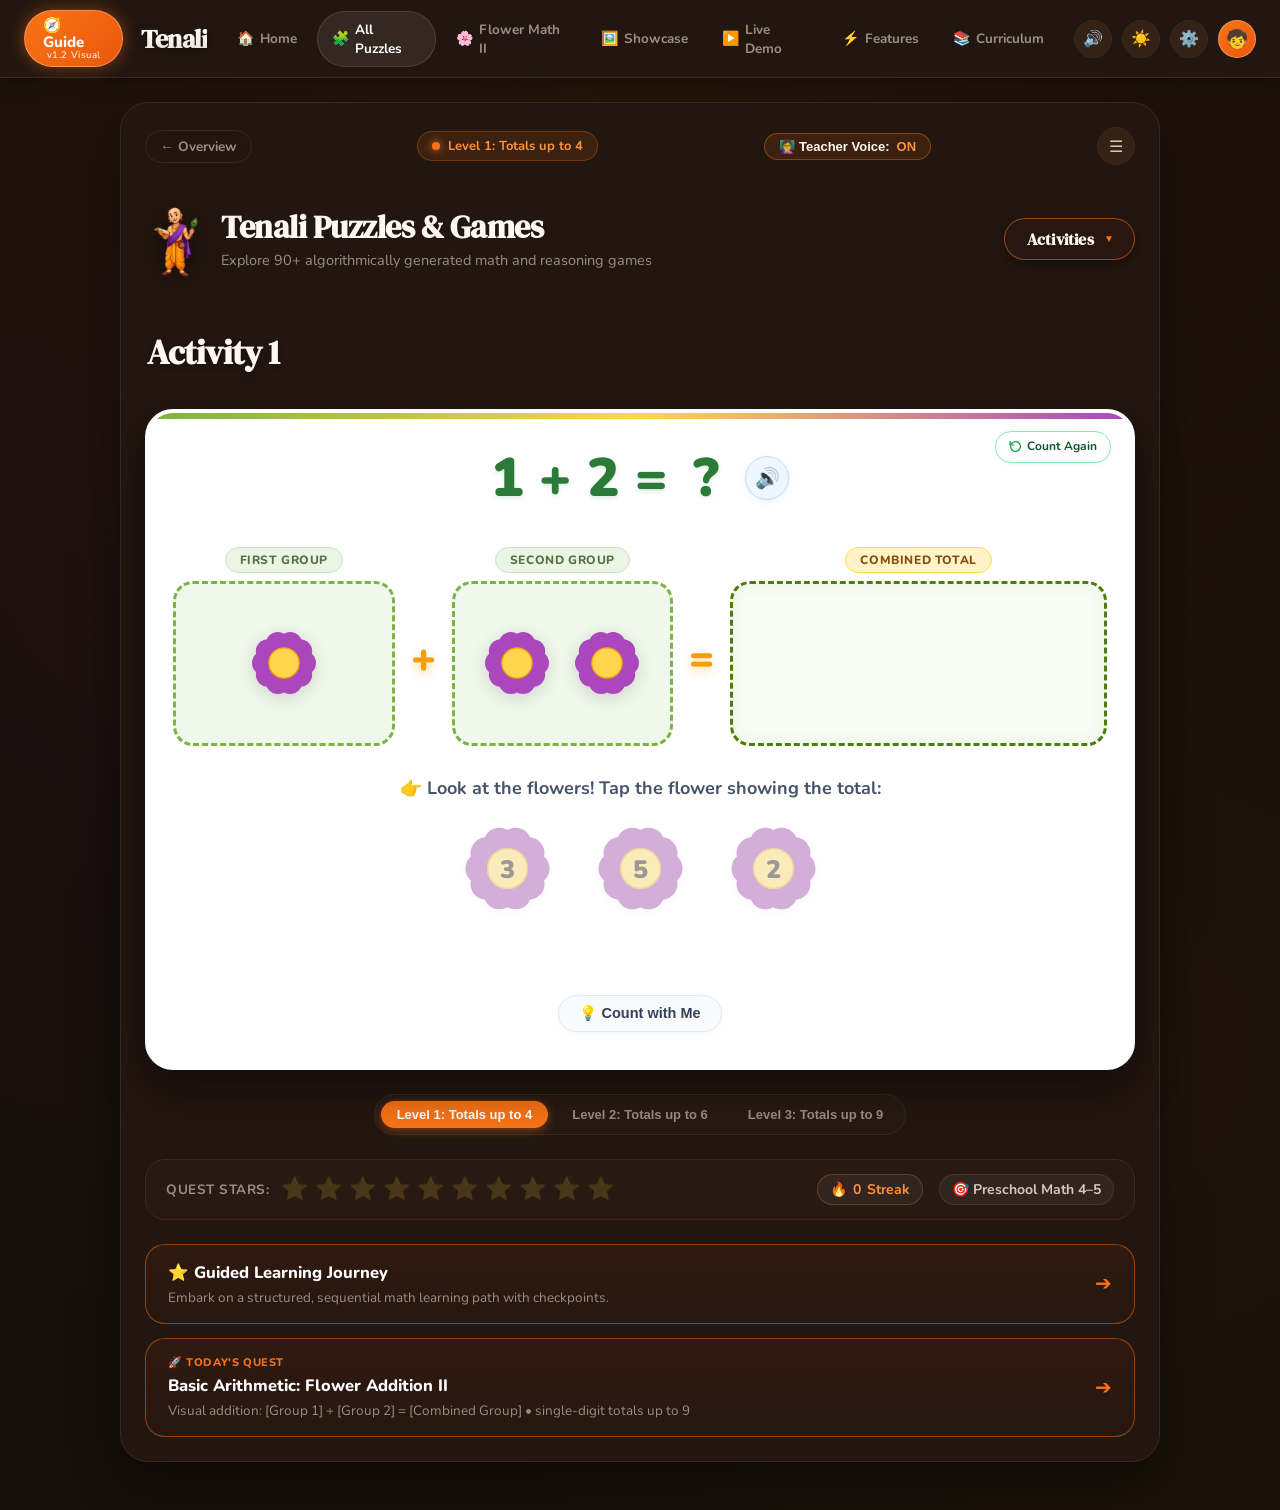
==== commit 173cc99c: "Improve voice guidance and activity interactions" ====
--- a/index.html
+++ b/index.html
@@ -205,7 +205,7 @@
         <!-- Numbers appear DIRECTLY inside the yellow centres, never separate! -->
         <div class="answer-stage-container">
           <div class="answer-prompt-text">
-            👉 Look at the flowers in the equation! Tap the flower showing the total:
+            👉 Look at the flowers! Tap the flower showing the total:
           </div>
 
           <div class="flower-answer-buttons" id="flower-answer-buttons">
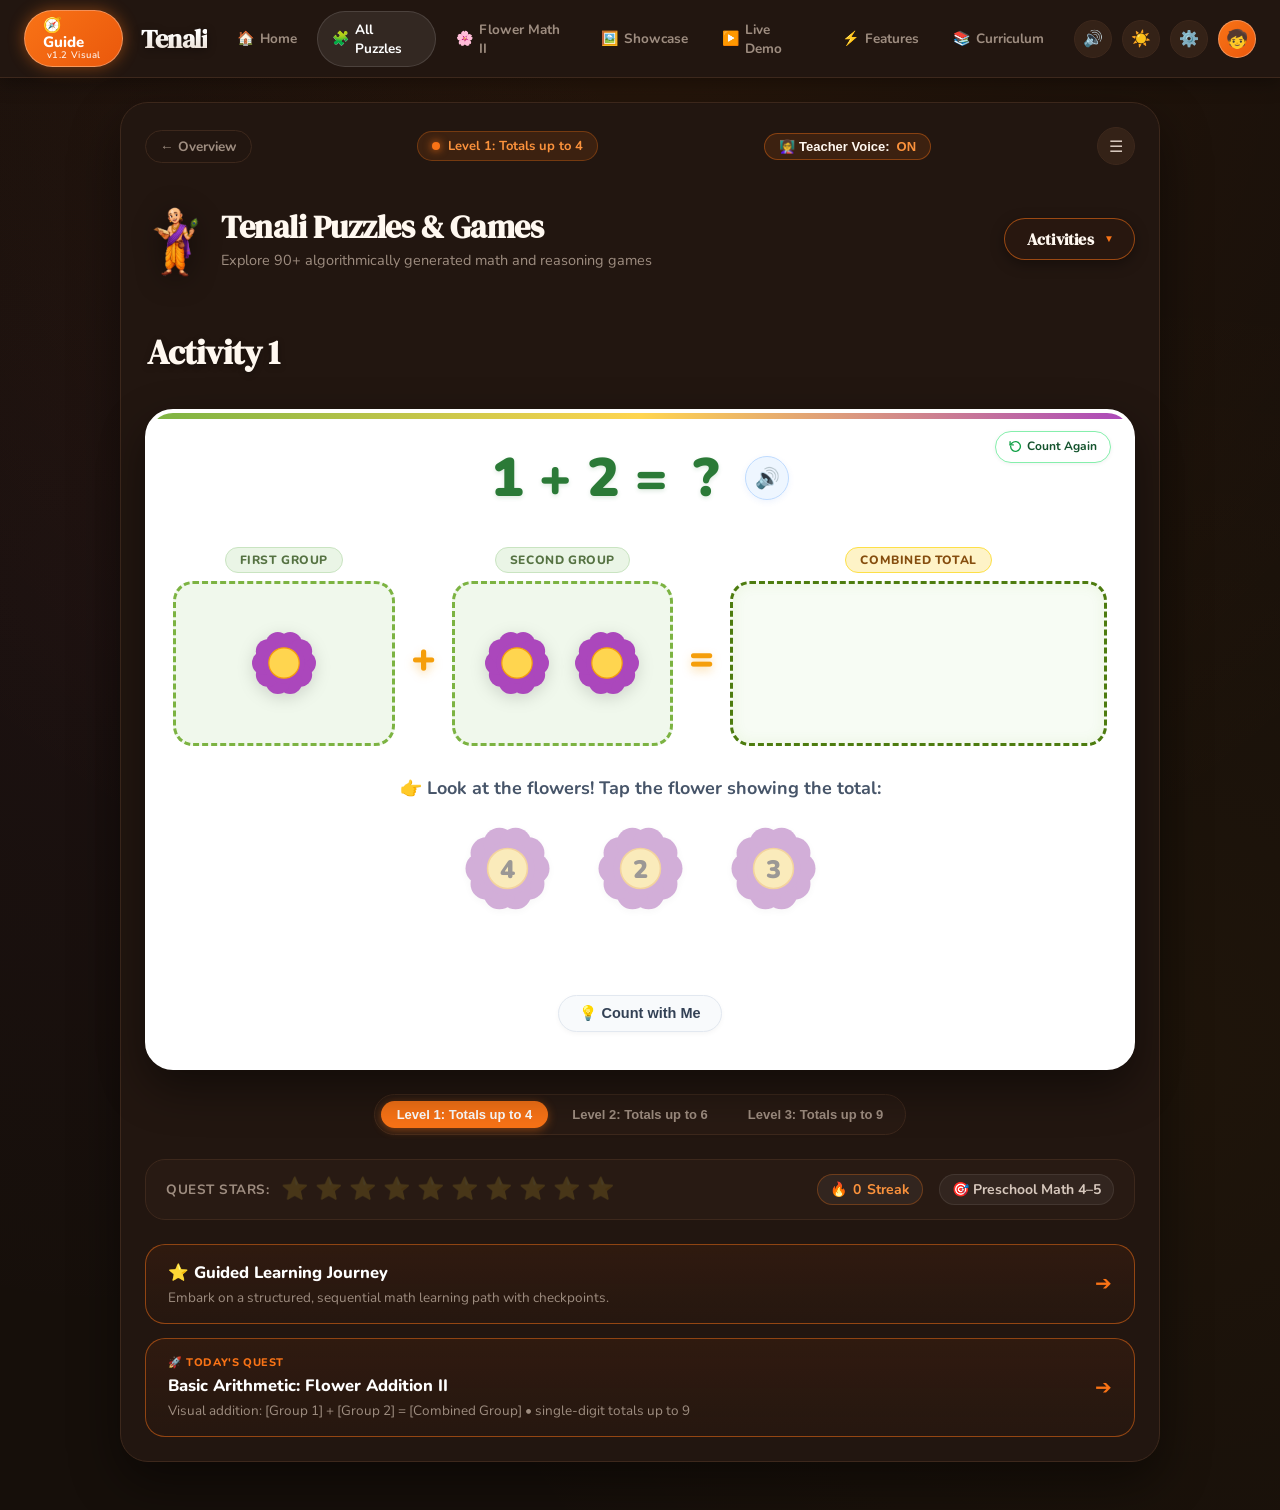
==== commit 2d6c7c2e: "Add spoken operators and glow effects to Activities 2 and 3" ====
--- a/index.html
+++ b/index.html
@@ -109,6 +109,10 @@
             <span class="activities-chevron" aria-hidden="true">▼</span>
           </button>
           <div class="activities-dropdown-menu" id="activities-dropdown-menu" role="menu" aria-label="Activities">
+            <button type="button" class="activity-dropdown-item" id="activity-0-item" role="menuitem" data-activity="0">
+              <span class="activity-item-icon">🪷</span>
+              <span class="activity-item-title">Activity 0</span>
+            </button>
             <button type="button" class="activity-dropdown-item active" id="activity-1-item" role="menuitem" data-activity="1">
               <span class="activity-item-icon">🌸</span>
               <span class="activity-item-title">Activity 1</span>
@@ -129,6 +133,90 @@
       <div class="activity-section-header">
         <h2 class="activity-section-title" id="activity-section-title">Activity 1</h2>
       </div>
+
+      <!-- ===================================================================
+           ACTIVITY 0: CORAL FLOWER ADDITION CARD
+           Primary Artwork: Coral-red flowers with heart-shaped petals,
+           dark red outlines, circular golden-yellow centres with amber border.
+           =================================================================== -->
+      <section class="flower-activity-card activity-0-card" id="activity-0-container" aria-label="Activity 0: Coral Flower Addition Activity" style="display: none;">
+        
+        <!-- Single "Count Again" Button in Top-Right Corner of Activity Area -->
+        <button type="button" class="activity-count-again-btn" id="btn-act0-count-again" title="Start counting this round again" aria-label="Count this round again">
+          <svg class="recount-icon" viewBox="0 0 24 24" width="13" height="13" aria-hidden="true" fill="none" stroke="currentColor" stroke-width="2.5" stroke-linecap="round" stroke-linejoin="round">
+            <path d="M3 12a9 9 0 1 0 2.6-6.4L2 9"/>
+            <path d="M2 3v6h6"/>
+          </svg>
+          <span>Count Again</span>
+        </button>
+
+        <!-- ===============================================================
+             VISUAL ADDITION EQUATION:
+             [First Group] + [Second Group] = [Combined Total]
+             =============================================================== -->
+        <div class="flower-equation-wrapper" id="act0-flower-equation-wrapper">
+          
+          <!-- First Flower Group Container -->
+          <div class="flower-group-container" id="act0-container-group-1">
+            <div class="group-header-tag">First Group</div>
+            <div class="flower-group-box" id="act0-flower-group-1" title="First flower group - tap any flower to start counting!">
+              <!-- Injected by activity0.js -->
+            </div>
+          </div>
+
+          <!-- Chunky Orange Plus Sign -->
+          <div class="math-operator-symbol math-plus-symbol" id="act0-plus-symbol" aria-hidden="true">+</div>
+
+          <!-- Second Flower Group Container -->
+          <div class="flower-group-container" id="act0-container-group-2">
+            <div class="group-header-tag">Second Group</div>
+            <div class="flower-group-box" id="act0-flower-group-2" title="Second flower group - tap any flower to start counting!">
+              <!-- Injected by activity0.js -->
+            </div>
+          </div>
+
+          <!-- Chunky Orange Equals Sign -->
+          <div class="math-operator-symbol math-equals-symbol" id="act0-equals-symbol" aria-hidden="true">=</div>
+
+          <!-- Combined Result Group Container -->
+          <div class="flower-group-container flower-result-container" id="act0-container-group-result">
+            <div class="group-header-tag result-tag">Combined Total</div>
+            <div class="flower-group-box flower-combined-group-box" id="act0-flower-group-result" title="Combined flower group - tap any flower to start counting!">
+              <!-- Injected by activity0.js -->
+            </div>
+          </div>
+
+        </div>
+
+        <!-- Answer Section with Three Coral Flower-Shaped Buttons -->
+        <div class="answer-stage-container" id="act0-answer-stage-container">
+          <div class="answer-prompt-text" id="act0-answer-prompt-text">
+            👉 Look at the flowers! Tap the flower showing the total:
+          </div>
+
+          <div class="flower-answer-buttons" id="act0-flower-answer-buttons">
+            <!-- Injected by activity0.js: 3 coral flower buttons -->
+          </div>
+        </div>
+
+        <!-- Interactive Cheerful Feedback & Next Question Button -->
+        <div class="feedback-ribbon" id="act0-feedback-ribbon" aria-live="polite">
+          <!-- Populated when user selects an answer -->
+        </div>
+
+        <!-- Activity Helpers Toolbar -->
+        <div class="activity-helpers-bar">
+          <button id="btn-act0-count-hint" class="helper-action-btn" title="Light up flowers one by one across the equation">
+            💡 Count with Me
+          </button>
+        </div>
+
+        <!-- Guided Interactive Teacher Hand -->
+        <div class="act0-teacher-hand" id="act0-teacher-hand" aria-hidden="true">
+          <img src="assets/images/teacher_hand.png" alt="" class="act0-hand-img" id="act0-teacher-hand-img" />
+        </div>
+
+      </section>
 
       <!-- ===================================================================
            THE WHITE ACTIVITY CARD (Flower Addition II Design)
@@ -529,6 +617,7 @@
     </div>
   </div>
 
+  <script src="activity0.js?v=1.0"></script>
   <script src="game.js?v=2.2"></script>
   <script src="activity2.js?v=2.6"></script>
   <script src="activity3.js?v=1.0"></script>
--- a/styles.css
+++ b/styles.css
@@ -925,6 +925,90 @@
   100% { transform: scale(1.08) translateY(-3px); }
 }
 
+/* Activity 1 Scoped Math Operator Glow:
+   Gentle, soft pulsing highlight around plus and equals without moving, resizing, or shifting position */
+#flower-activity-container .math-operator-symbol.symbol-glow {
+  transform: none !important;
+  color: #f59e0b;
+  text-shadow: 0 0 16px rgba(245, 158, 11, 0.9),
+               0 0 30px rgba(251, 191, 36, 0.75),
+               0 2px 6px rgba(194, 65, 12, 0.3);
+  filter: drop-shadow(0 0 10px rgba(251, 191, 36, 0.85));
+  animation: act1-operator-glow-pulse 1.2s ease-in-out infinite alternate !important;
+  z-index: 5;
+}
+
+@keyframes act1-operator-glow-pulse {
+  0% {
+    transform: none;
+    text-shadow: 0 0 12px rgba(245, 158, 11, 0.75),
+                 0 0 22px rgba(251, 191, 36, 0.55);
+    filter: drop-shadow(0 0 6px rgba(251, 191, 36, 0.6));
+  }
+  100% {
+    transform: none;
+    text-shadow: 0 0 20px rgba(245, 158, 11, 1),
+                 0 0 36px rgba(251, 191, 36, 0.85);
+    filter: drop-shadow(0 0 14px rgba(251, 191, 36, 0.95));
+  }
+}
+
+/* Activity 2 Scoped Math Operator Glow:
+   Gentle, soft pulsing highlight around plus and equals without moving, resizing, or shifting position */
+#flower-merge-activity-container .math-operator-symbol.symbol-glow {
+  transform: none !important;
+  color: #f59e0b;
+  text-shadow: 0 0 16px rgba(245, 158, 11, 0.9),
+               0 0 30px rgba(251, 191, 36, 0.75),
+               0 2px 6px rgba(194, 65, 12, 0.3);
+  filter: drop-shadow(0 0 10px rgba(251, 191, 36, 0.85));
+  animation: act2-operator-glow-pulse 1.2s ease-in-out infinite alternate !important;
+  z-index: 5;
+}
+
+@keyframes act2-operator-glow-pulse {
+  0% {
+    transform: none;
+    text-shadow: 0 0 12px rgba(245, 158, 11, 0.75),
+                 0 0 22px rgba(251, 191, 36, 0.55);
+    filter: drop-shadow(0 0 6px rgba(251, 191, 36, 0.6));
+  }
+  100% {
+    transform: none;
+    text-shadow: 0 0 20px rgba(245, 158, 11, 1),
+                 0 0 36px rgba(251, 191, 36, 0.85);
+    filter: drop-shadow(0 0 14px rgba(251, 191, 36, 0.95));
+  }
+}
+
+/* Activity 3 Scoped Math Operator Glow:
+   Gentle, soft pulsing highlight around plus and equals without moving, resizing, or shifting position */
+#flower-merge-3-activity-container .math-operator-symbol.symbol-glow {
+  transform: none !important;
+  color: #f59e0b;
+  text-shadow: 0 0 16px rgba(245, 158, 11, 0.9),
+               0 0 30px rgba(251, 191, 36, 0.75),
+               0 2px 6px rgba(194, 65, 12, 0.3);
+  filter: drop-shadow(0 0 10px rgba(251, 191, 36, 0.85));
+  animation: act3-operator-glow-pulse 1.2s ease-in-out infinite alternate !important;
+  z-index: 5;
+}
+
+@keyframes act3-operator-glow-pulse {
+  0% {
+    transform: none;
+    text-shadow: 0 0 12px rgba(245, 158, 11, 0.75),
+                 0 0 22px rgba(251, 191, 36, 0.55);
+    filter: drop-shadow(0 0 6px rgba(251, 191, 36, 0.6));
+  }
+  100% {
+    transform: none;
+    text-shadow: 0 0 20px rgba(245, 158, 11, 1),
+                 0 0 36px rgba(251, 191, 36, 0.85);
+    filter: drop-shadow(0 0 14px rgba(251, 191, 36, 0.95));
+  }
+}
+
 /* ==========================================================================
    FLOWER COMPONENT (Purple Petals, Yellow Center, Number Inside)
    Scalloped petals, vibrant yellow disc, number inside yellow center
@@ -2301,3 +2385,417 @@
     min-height: 68px;
   }
 }
+
+/* ==========================================================================
+   ACTIVITY 0: CORAL FLOWER ADDITION CARD
+   Reproduces reference image artwork: coral-red flower with heart-shaped petals,
+   dark red outlines, golden-yellow center, and soft mint-green container backgrounds.
+   ========================================================================== */
+.activity-0-card {
+  position: relative;
+  overflow: hidden;
+}
+
+.activity-0-card .flower-equation-wrapper {
+  margin: 18px 0 24px 0;
+}
+
+.activity-0-card::before {
+  content: "";
+  position: absolute;
+  top: 0;
+  left: 0;
+  right: 0;
+  height: 6px;
+  background: linear-gradient(90deg, #f85656 0%, #ffd54f 50%, #48bb78 100%);
+  border-top-left-radius: var(--radius-lg);
+  border-top-right-radius: var(--radius-lg);
+}
+
+@media (max-width: 720px) {
+  .activity-0-card .flower-equation-wrapper {
+    margin: 14px 0 16px 0;
+  }
+}
+
+@media (max-width: 480px) {
+  .activity-0-card::before {
+    border-top-left-radius: 20px;
+    border-top-right-radius: 20px;
+  }
+}
+
+.activity-0-card .flower-group-box {
+  background-color: #edf7f2; /* Light mint-green background from reference image */
+  border: 3px dashed #a3d9c9;
+  border-radius: var(--radius-md);
+  padding: 14px 12px;
+  min-height: 165px;
+  width: 100%;
+  flex: 1;
+  display: flex;
+  flex-wrap: wrap;
+  align-items: center;
+  justify-content: center;
+  align-content: center;
+  gap: 10px;
+  transition: all 0.25s ease;
+  position: relative;
+  box-sizing: border-box;
+}
+
+.activity-0-card .flower-group-box:hover {
+  background-color: #e5f4ec;
+  border-color: #7bc4af;
+}
+
+.activity-0-card .flower-combined-group-box {
+  background-color: #e8f6ef;
+  border: 3.5px dashed #2e8b57;
+  box-shadow: inset 0 0 14px rgba(46, 139, 87, 0.08);
+}
+
+.activity-0-card .flower-combined-group-box:hover {
+  background-color: #dff1e8;
+  border-color: #246b43;
+}
+
+.activity-0-card .flower-group-box.counting-active {
+  border-color: #f59e0b;
+  background-color: #fffdf5;
+  box-shadow: 0 0 18px rgba(245, 158, 11, 0.28);
+}
+
+.activity-0-card .flower-group-box.box-completed {
+  border-color: #22c55e;
+  background-color: #f0fbf4;
+}
+
+.activity-0-card .coral-flower-svg {
+  display: block;
+  overflow: visible;
+  filter: drop-shadow(0 4px 8px rgba(0, 0, 0, 0.12));
+  transition: transform 0.25s cubic-bezier(0.34, 1.56, 0.64, 1), filter 0.25s ease;
+}
+
+.activity-0-card .flower-token {
+  display: inline-flex;
+  align-items: center;
+  justify-content: center;
+  cursor: pointer;
+  user-select: none;
+  -webkit-user-select: none;
+  touch-action: manipulation;
+  transition: transform 0.2s cubic-bezier(0.34, 1.56, 0.64, 1);
+}
+
+.activity-0-card .flower-token:hover:not(.revealed) {
+  transform: scale(1.08) translateY(-2px);
+}
+
+.activity-0-card .flower-token:active {
+  transform: scale(0.95);
+}
+
+.activity-0-card .flower-token.tapped,
+.activity-0-card .flower-token.revealed {
+  animation: act0-flower-pop 0.35s ease-out;
+}
+
+@keyframes act0-flower-pop {
+  0% { transform: scale(0.92); }
+  50% { transform: scale(1.14); }
+  100% { transform: scale(1); }
+}
+
+/* Dynamic pop-in spawn animation for newly appearing flowers in Activity 0 Answer Box */
+.activity-0-card #act0-flower-group-result .flower-token.act0-spawn-pop {
+  animation: act0-flower-spawn-pop 0.38s cubic-bezier(0.34, 1.56, 0.64, 1) forwards;
+}
+
+@keyframes act0-flower-spawn-pop {
+  0% {
+    transform: scale(0);
+    opacity: 0;
+  }
+  65% {
+    transform: scale(1.15);
+    opacity: 1;
+  }
+  100% {
+    transform: scale(1);
+    opacity: 1;
+  }
+}
+
+.activity-0-card .flower-token.highlighted {
+  animation: act0-flower-glow 1s infinite alternate;
+}
+
+@keyframes act0-flower-glow {
+  0% {
+    transform: scale(1.05);
+    filter: drop-shadow(0 0 12px rgba(245, 158, 11, 0.85));
+  }
+  100% {
+    transform: scale(1.12);
+    filter: drop-shadow(0 0 22px rgba(245, 158, 11, 1));
+  }
+}
+
+.activity-0-card .flower-answer-buttons {
+  display: flex;
+  align-items: center;
+  justify-content: center;
+  gap: 28px;
+  flex-wrap: wrap;
+  margin-top: 14px;
+}
+
+.activity-0-card .flower-btn {
+  background: transparent;
+  border: none;
+  padding: 0;
+  cursor: pointer;
+  user-select: none;
+  touch-action: manipulation;
+  transition: transform 0.22s cubic-bezier(0.34, 1.56, 0.64, 1), filter 0.22s ease;
+}
+
+.activity-0-card .flower-btn:hover:not(:disabled) {
+  transform: translateY(-4px) scale(1.08);
+  filter: drop-shadow(0 10px 22px rgba(0, 0, 0, 0.20));
+}
+
+.activity-0-card .flower-btn:active:not(:disabled) {
+  transform: scale(0.96) translateY(2px);
+}
+
+.activity-0-card .flower-btn.ready-pulse {
+  animation: act0-btn-pulse 2s infinite ease-in-out;
+}
+
+@keyframes act0-btn-pulse {
+  0%, 100% { transform: scale(1); }
+  50% { transform: scale(1.04); }
+}
+
+.activity-0-card .flower-btn.answer-correct {
+  animation: answer-celebrate 0.7s cubic-bezier(0.34, 1.56, 0.64, 1) forwards;
+  filter: drop-shadow(0 0 24px rgba(34, 197, 94, 0.95)) drop-shadow(0 4px 8px rgba(0, 0, 0, 0.12));
+}
+
+.activity-0-card .flower-btn.answer-incorrect {
+  animation: gentle-wobble 0.5s ease-in-out;
+  filter: drop-shadow(0 0 16px rgba(245, 158, 11, 0.7));
+}
+
+.activity-0-card .flower-btn:disabled,
+.activity-0-card .flower-btn.disabled {
+  opacity: 0.45;
+  cursor: not-allowed;
+  pointer-events: none;
+  filter: drop-shadow(0 2px 4px rgba(0, 0, 0, 0.08)) grayscale(20%);
+  transform: none !important;
+}
+
+.activity-0-card .flower-btn.unlocked {
+  animation: answer-btn-unlock 0.45s cubic-bezier(0.34, 1.56, 0.64, 1);
+}
+
+/* Activity 0 Answer-Option Flowers & Digits Precision & Stability */
+.activity-0-card .flower-btn .answer-flower-digit-text,
+.activity-0-card .flower-btn .act0-answer-digit,
+.activity-0-card .flower-btn .flower-digit-text {
+  font-family: 'Fredoka', 'Quicksand', 'Nunito', sans-serif !important;
+  font-weight: 900 !important;
+  font-size: 26px !important;
+  text-anchor: middle !important;
+  dominant-baseline: central !important;
+  animation: none !important;
+  transform: none !important;
+  transition: none !important;
+  transform-origin: 0 0 !important;
+  pointer-events: none !important;
+  user-select: none !important;
+  opacity: 1 !important;
+}
+
+.activity-0-card .coral-flower-svg {
+  display: block;
+  overflow: visible;
+  filter: drop-shadow(0 4px 8px rgba(0, 0, 0, 0.12));
+}
+
+.activity-0-card .flower-btn .coral-flower-svg {
+  transition: filter 0.22s ease !important;
+}
+
+.coral-flower-svg .flower-digit-text {
+  transform-origin: 0 0 !important;
+}
+
+/* Activity 0 Answer Feedback & Play Next Round Button (Matching Reference Screenshot) */
+.activity-0-card .feedback-ribbon {
+  min-height: 54px;
+  display: flex;
+  align-items: center;
+  justify-content: center;
+  gap: 16px;
+  width: 100%;
+  margin-top: 14px;
+  transition: all 0.3s ease;
+  flex-wrap: wrap;
+}
+
+.activity-0-card .feedback-msg.success {
+  background-color: #dcfce7;
+  border: 1.5px solid #86efac;
+  color: #16a34a;
+  border-radius: 9999px;
+  padding: 10px 24px;
+  font-size: 19px;
+  font-weight: 800;
+  display: inline-flex;
+  align-items: center;
+  justify-content: center;
+  gap: 10px;
+  box-shadow: 0 2px 8px rgba(22, 163, 74, 0.08);
+  animation: slide-fade-in 0.35s ease-out;
+  white-space: nowrap;
+}
+
+.activity-0-card .feedback-msg.success .feedback-icon {
+  font-size: 20px;
+  display: inline-flex;
+  align-items: center;
+  line-height: 1;
+}
+
+.activity-0-card .feedback-msg.try-again {
+  background-color: var(--feedback-gentle-bg);
+  color: #b45309;
+  border: 1px solid #fde047;
+  border-radius: 9999px;
+  padding: 8px 22px;
+  font-size: 19px;
+  font-weight: 800;
+  display: inline-flex;
+  align-items: center;
+  gap: 8px;
+  animation: slide-fade-in 0.3s ease-out;
+}
+
+.activity-0-card .next-question-btn,
+.activity-0-card .act0-next-round-btn {
+  background: linear-gradient(135deg, #f97316 0%, #ea580c 100%);
+  color: #ffffff;
+  border: none;
+  border-radius: 9999px;
+  padding: 11px 32px;
+  font-size: 18px;
+  font-weight: 800;
+  cursor: pointer;
+  display: inline-flex;
+  align-items: center;
+  justify-content: center;
+  box-shadow: 0 4px 16px rgba(240, 99, 16, 0.35);
+  transition: all 0.2s cubic-bezier(0.34, 1.56, 0.64, 1);
+  animation: pop-appear 0.35s cubic-bezier(0.34, 1.56, 0.64, 1);
+  white-space: nowrap;
+}
+
+.activity-0-card .next-question-btn:hover,
+.activity-0-card .act0-next-round-btn:hover {
+  transform: translateY(-2px) scale(1.04);
+  box-shadow: 0 8px 24px rgba(240, 99, 16, 0.5);
+}
+
+.activity-0-card .next-question-btn:active,
+.activity-0-card .act0-next-round-btn:active {
+  transform: scale(0.97);
+}
+
+@media (max-width: 640px) {
+  .activity-0-card .feedback-ribbon {
+    gap: 12px;
+  }
+  .activity-0-card .feedback-msg.success,
+  .activity-0-card .feedback-msg.try-again {
+    white-space: normal;
+    text-align: center;
+    padding: 8px 18px;
+    font-size: 16px;
+    border-radius: 24px;
+  }
+  .activity-0-card .next-question-btn,
+  .activity-0-card .act0-next-round-btn {
+    font-size: 16px;
+    padding: 10px 24px;
+  }
+}
+
+/* ==========================================================================
+   ACTIVITY 0: GUIDED INTERACTIVE TEACHER HAND
+   ========================================================================== */
+.act0-teacher-hand {
+  position: absolute;
+  top: 0;
+  left: 0;
+  width: 62px;
+  height: auto;
+  pointer-events: none;
+  z-index: 60;
+  opacity: 0;
+  visibility: hidden;
+  transition: left 0.38s cubic-bezier(0.25, 1, 0.5, 1),
+              top 0.38s cubic-bezier(0.25, 1, 0.5, 1),
+              opacity 0.25s ease,
+              visibility 0.25s ease;
+  user-select: none;
+  -webkit-user-select: none;
+}
+
+.act0-teacher-hand.visible {
+  opacity: 1;
+  visibility: visible;
+}
+
+.act0-teacher-hand .act0-hand-img {
+  width: 100%;
+  height: auto;
+  display: block;
+  filter: drop-shadow(0 4px 12px rgba(0, 0, 0, 0.16));
+  animation: act0-hand-bounce 1.15s infinite ease-in-out;
+  transform-origin: 35% 0%;
+}
+
+@keyframes act0-hand-bounce {
+  0%, 100% {
+    transform: translateY(0);
+  }
+  50% {
+    transform: translateY(-8px);
+  }
+}
+
+@media (max-width: 900px) {
+  .act0-teacher-hand {
+    width: 54px;
+  }
+}
+
+@media (max-width: 640px) {
+  .act0-teacher-hand {
+    width: 46px;
+  }
+  @keyframes act0-hand-bounce {
+    0%, 100% {
+      transform: translateY(0);
+    }
+    50% {
+      transform: translateY(-6px);
+    }
+  }
+}
+
